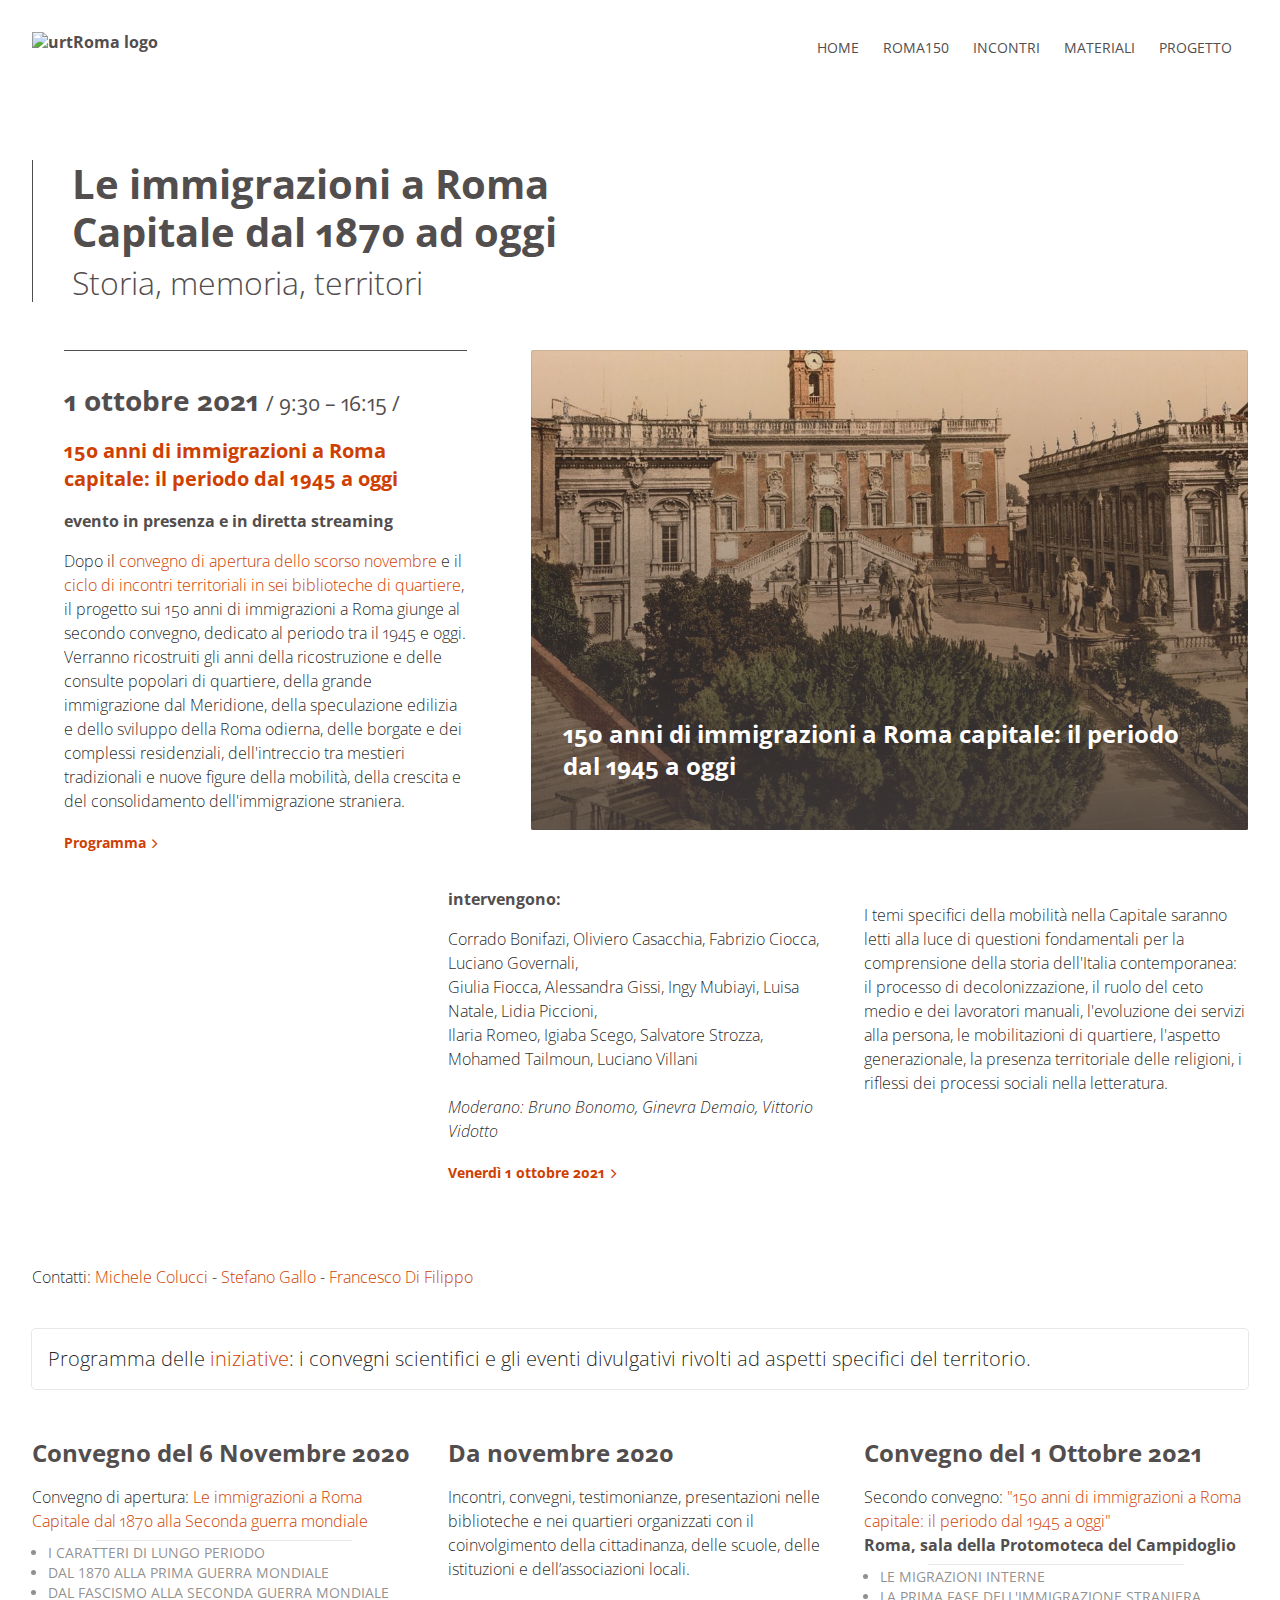
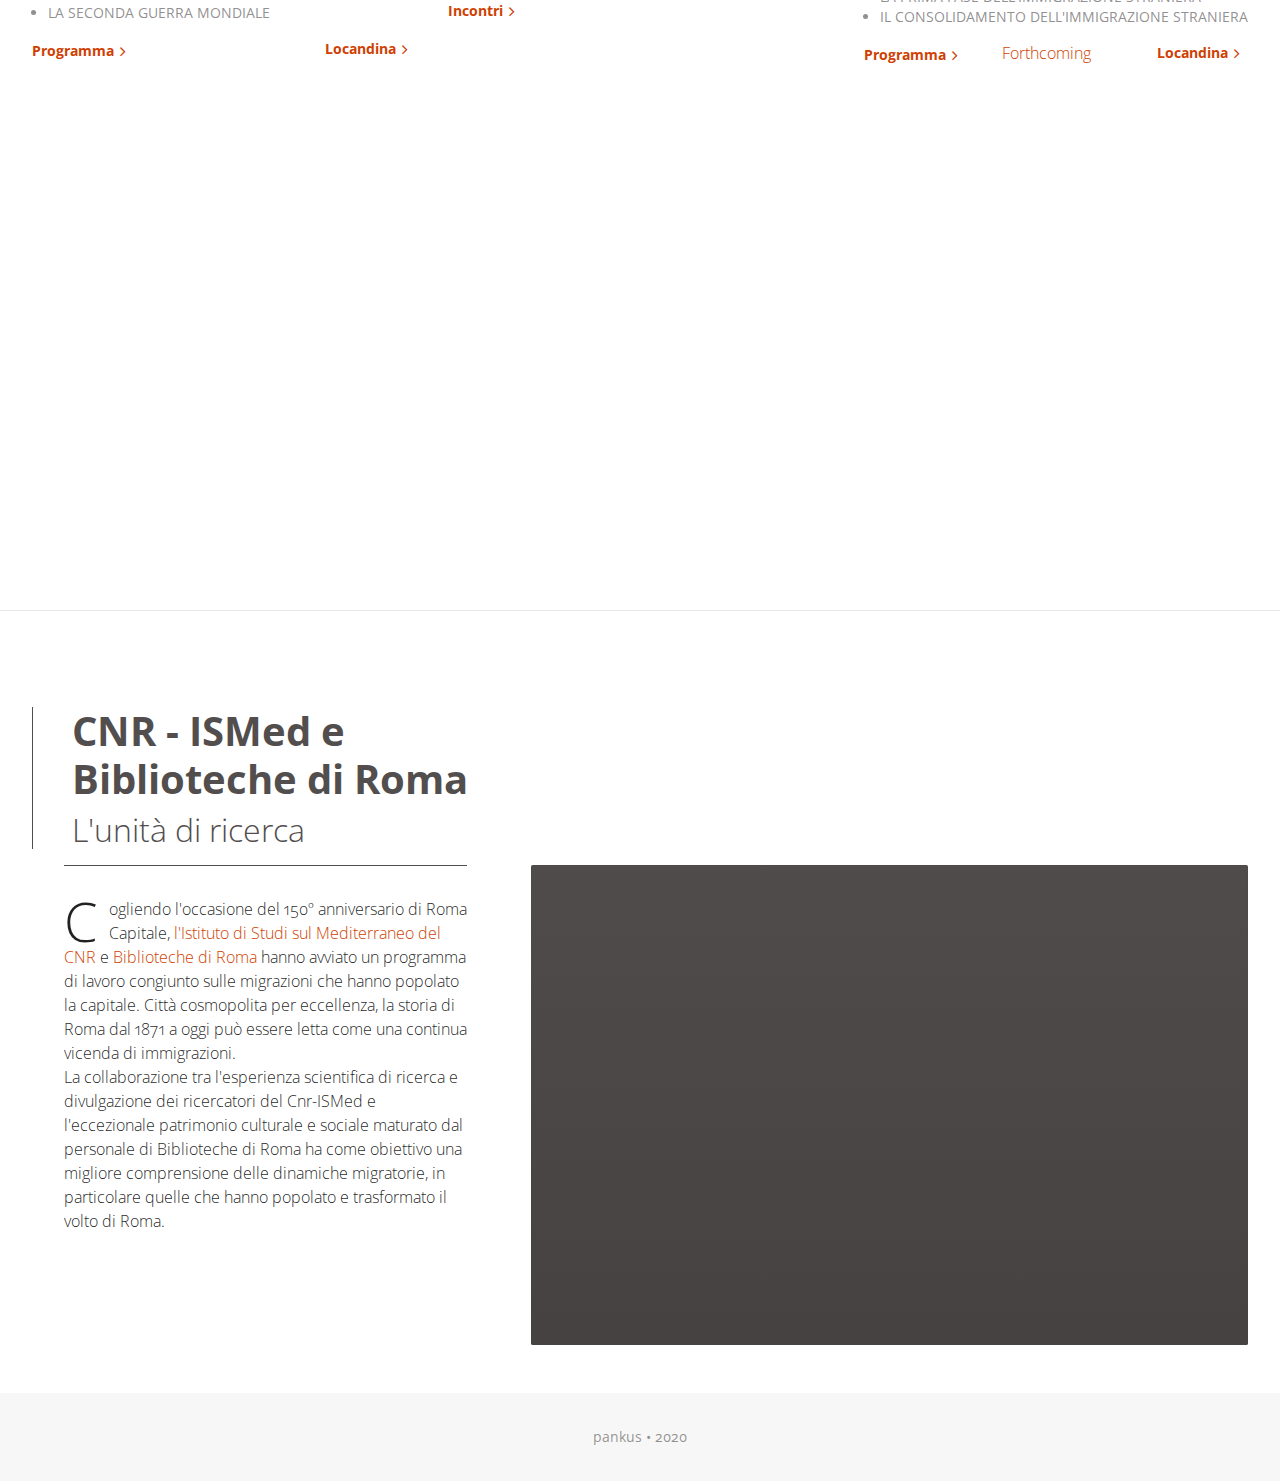
==== index.html @ 55a76a6c "convegno 1 ottobre 2021" ====
<!DOCTYPE html>
<html>
  <head>
    <meta charset="utf-8" />
    <meta http-equiv="X-UA-Compatible" content="IE=edge,chrome=1" />
    <meta content="width=device-width, initial-scale=1.0, maximum-scale=1.0, user-scalable=0" name="viewport" />
    <title>Roma2021</title>
    <meta name="description" content="Unità di Ricerca pressto Terzi dell’Istituto di Studi sul Mediterraneo (ISMed)." />
    <!-- Open Graph -->
    <meta property="og:site_name" content="Storia delle Migrazioni" />
    <meta property="og:type" content="website" />
    <meta property="og:title" content="Storia delle Migrazioni" />
    <meta property="og:url" content="#" />
    <meta property="og:description" content="Unità di Ricerca pressto Terzi dell’Istituto di Studi sul Mediterraneo (ISMed)." />
    <!--/ Open Graph -->
    <link rel="icon" type="image/png" sizes="96x96" href="img/favicon.png" />
    <link rel="icon" type="image/png" sizes="192x192" href="img/android-chrome.png" />
    <link rel="apple-touch-icon" sizes="180x180" href="img/apple-touch-icon.png" />
    <link rel="stylesheet" href="https://fonts.googleapis.com/css?family=Open+Sans:300,300i,400,400i,700,700i" />

    <link rel="stylesheet" href="https://unpkg.com/leaflet@1.6.0/dist/leaflet.css" integrity="sha512-xwE/Az9zrjBIphAcBb3F6JVqxf46+CDLwfLMHloNu6KEQCAWi6HcDUbeOfBIptF7tcCzusKFjFw2yuvEpDL9wQ==" crossorigin=""/>
    <link rel="stylesheet" href="assets/style.css">

    <!-- Global site tag (gtag.js) - Google Analytics -->
    <script async src="https://www.googletagmanager.com/gtag/js?id=G-WXBSB99Y9F"></script>
    <script>
      window.dataLayer = window.dataLayer || [];
      function gtag(){dataLayer.push(arguments);}
      gtag('js', new Date());

      gtag('config', 'G-WXBSB99Y9F');
    </script>
    <script src="https://ajax.googleapis.com/ajax/libs/jquery/3.4.1/jquery.min.js"></script>
    <script src="https://unpkg.com/leaflet@1.6.0/dist/leaflet.js" integrity="sha512-gZwIG9x3wUXg2hdXF6+rVkLF/0Vi9U8D2Ntg4Ga5I5BZpVkVxlJWbSQtXPSiUTtC0TjtGOmxa1AJPuV0CPthew==" crossorigin=""></script>
    <script src="assets/site.js"></script>
  </head>

  <body class="theme-pos">
    <div class="page">
      <!-- HEADER -->
      <header class="page__header" role="banner">
        <div class="inner">
          <div class="page__headline">
            <h1 class="page__title">
            <a href="index.html" title="Storia delle Migrazioni">
              <img src="img/logo_track.svg" alt="urtRoma logo" width="188" height="32" />
              <span>ISMed - Storia delle Migrazioni</span>
            </a>
            </h1>
          </div>
          <nav class="page__prime-nav nav" role="navigation">
            <a href="#global-menu" title="Reveal menu" class="prime-action prime-action--browse" data-global-menu><span>Browse</span></a></h2>
            <div class="menu-wrapper">
              <h2>Browse</h2>
              <button type="button" class="global-menu-dismiss" title="Close" data-global-menu><span>Dismiss</span></button>
              <ul class="global-menu" id="global-menu">
                <li class="global-menu__item">
                  <a href="index.html" title="Homepage" class="global-menu__link"><span>Home</span></a>
                </li>
                <li class="global-menu__item">
                  <a href="#roma2021" title="Roma150" class="global-menu__link scrollLink"><span>Roma150</span></a>
                </li>
                <li class="global-menu__item">
                  <a href="incontri2021.html" title="Incontri" class="global-menu__link"><span>Incontri</span></a>
                </li>
                <li class="global-menu__item">
                  <a href="materiali.html" title="Materiali" class="global-menu__link"><span>Materiali</span></a>
                </li>
                <li class="global-menu__item">
                  <a href="about.html" title="Progetto" class="global-menu__link"><span>Progetto</span></a>
                </li>
              </ul>
            </div>
          </nav>
        </div>
      </header>
      <!-- HEADER close -->

      <main class="page__body" role="main">
        <section class="inpage inpage--home">

          <header class="inpage__header">
            <div class="inner">
              <div class="inpage__headline">
                <h1 class="inpage__title">Le immigrazioni a Roma Capitale dal 1870 ad oggi
                  <strong>Storia, memoria, territori</strong></h1>
              </div>
            </div>
          </header>

          <div class="inpage__body">
            <div class="inner">

                <!-- IN EVIDENZA -->
                <div class="n-grid n-grid-2">

                  <div class="n-cell">
                    <div class="n-headline">
                      <h1>1 ottobre 2021 <small>/ 9:30 – 16:15 /</small>
                      <h3><a class="popover__subtitle">150 anni di immigrazioni a Roma capitale: il periodo dal 1945 a oggi</a></h3>
                      <h5>evento in presenza e in diretta streaming</h5>
                      <!-- <p>
                        <a class="popover__subtitle">Biblioteche di Roma</a> e 
                        <a class="popover__subtitle">CNR - Istituto di studi sul Mediterraneo</a>
                        nell'ambito del progetto “1871-2021: 150 anni di immigrazioni a Roma Capitale. Storia, memoria, territori” organizzano un nuovo appuntamento. 
                      </p> -->
                      <p>
                        Dopo il <a href="https://roma150immigrazioni.it/programma200320.html">convegno di apertura dello scorso novembre</a> e il <a href="https://roma150immigrazioni.it/incontri2021.html">ciclo di incontri territoriali in sei biblioteche di quartiere</a>, il progetto sui 150 anni di immigrazioni a Roma giunge al secondo convegno, dedicato al periodo tra il 1945 e oggi.
                        <br>Verranno ricostruiti gli anni della ricostruzione e delle consulte popolari di quartiere, della grande immigrazione dal Meridione, della speculazione edilizia e dello sviluppo della Roma odierna, delle borgate e dei complessi residenziali, dell'intreccio tra mestieri tradizionali e nuove figure della mobilità, della crescita e del consolidamento dell'immigrazione straniera.
                      </p>
                      <footer class="snippet__footer">
                        <a href="programma011021.html" title="programma" class="snippet__button-go"><span>Programma</span></a>
                        <!-- <a target="blank" href="#" title="Link diretta" class="snippet__button-go" style="float: right;"><span>Link diretta</span></a> -->
                      </footer>
                    </div>
                  </div>

                  <div class="n-cell">
                    <article class="snippet snippet--postcard">
                      <a href="programma011021.html" title="Visit page" class="snippet__contents" style="background-image: url('img/capitolium2.jpg')">
                        <figure class="snippet__media">
                          <div class="snippet__cover">
                            <img alt="Snippet thumb" width="768" height="384" src="img/capitolium2.jpg">
                          </div>
                        </figure>
                        <header class="snippet__header">
                          <div class="snippet_headline">
                            <h1 class="snippet__title">150 anni di immigrazioni a Roma capitale: il periodo dal 1945 a oggi</h1>
                            <!-- <h1 class="snippet__title">il periodo dal 1945 a oggi</h1> -->
                          </div>
                        </header>
                        <div class="snippet__body">
                          <div class="snippet__prose__blank">
                            <!-- <p>1 ottobre 2021 / Sala Protomoteca Campidoglio 
                              <strong>150 anni di immigrazioni a Roma Capitale. Storia, memoria, territori</strong>
                            </p> -->
                          </div>
                        </div>
                      </a>
                    </article>
                  </div>

                  <div class="n-cell">
                    <article class="snippet">
                      <div class="snippet__contents">
                        <header class="snippet__header">
                          <div class="snippet_headline">
                            <a target="blank" href="#" title="Video" class="snippet__contents">
                              <h5>intervengono:</h5>
                            </a>
                          </div>
                        </header>
                        <div class="snippet__body">
                          <div class="snippet__prose">
                            <p>
                              Corrado Bonifazi, Oliviero Casacchia, Fabrizio Ciocca, Luciano Governali,<br>
                              Giulia Fiocca, Alessandra Gissi, Ingy Mubiayi, Luisa Natale, Lidia Piccioni,<br>
                              Ilaria Romeo, Igiaba Scego, Salvatore Strozza, Mohamed Tailmoun, Luciano Villani<br>
                              <br><em>Moderano: Bruno Bonomo, Ginevra Demaio, Vittorio Vidotto</em>
                            </p>
                          </div>
                        </div>
                        <footer class="snippet__footer">
                          <a href="programma011021.html" title="Video" class="snippet__button-go"><span>Venerdì 1 ottobre 2021 </span></a>
                        </footer>
                      </div>
                    </article>
                  </div>

                  <div class="n-cell">
                    <article class="snippet">
                      <div class="snippet__contents">
                        <header class="snippet__header">
                          <div class="snippet_headline">
                          </div>
                        </header>
                        <div class="snippet__body">
                          <div class="snippet__prose">
                            <p>
                              I temi specifici della mobilità nella Capitale saranno letti alla luce di questioni fondamentali per la comprensione della storia dell'Italia contemporanea: il processo di decolonizzazione, il ruolo del ceto medio e dei lavoratori manuali, l'evoluzione dei servizi alla persona, le mobilitazioni di quartiere, l'aspetto generazionale, la presenza territoriale delle religioni, i riflessi dei processi sociali nella letteratura.
                            </p>
                          </div>
                        </div>
                      </div>
                    </article>
                  </div>

                </div>
                <!-- IN EVIDENZA END -->

                <!-- MAIN -->
                <!-- <div class="n-grid n-grid-1">

                  <div class="n-cell">
                    <div class="n-headline">
                      <h1>6 Novembre 2020 <br>/ 9:30 – 16:15 /</h1>
                      <h5>convegno in diretta streaming</h5>
                      <p><a class="popover__subtitle">Biblioteche di Roma</a> e <a class="popover__subtitle">CNR - Istituto di studi sul Mediterraneo</a> presentano la giornata di studi di apertura del progetto <a class="popover__subtitle">Le immigrazioni a Roma Capitale dal 1870 ad oggi. Storia, memoria, territori</a>. Il convegno si concentrerà sulle seguenti fasi: <br> 1) I caratteri di lungo periodo, <br> 2) Dal 1870 alla prima guerra mondiale, <br> 3) Dal fascismo alla seconda guerra mondiale, <br> 4) La seconda guerra mondiale.</p>
                    <footer class="snippet__footer">
                      <a href="programma200320.html" title="programma" class="snippet__button-go"><span>Programma</span></a>
                      <a href="documenti/locandina_6novembre2020.pdf" title="locandina" class="snippet__button-go" style="float: right;"><span>Locandina</span></a>
                    </footer>
                    </div>
                  </div>

                  <div class="n-cell">
                    <article class="snippet snippet--postcard">
                      <a href="programma200320.html" title="Visit page" class="snippet__contents" style="background-image: url('img/capitolium.jpg')">
                        <figure class="snippet__media">
                          <div class="snippet__cover">
                            <img alt="Snippet thumb" width="768" height="384" src="img/capitolium.jpg">
                          </div>
                        </figure>
                        <header class="snippet__header">
                          <div class="snippet_headline">
                            <h2 class="snippet__pretitle">&#8212; convegno inaugurale &#8212;</h2>
                            <h1 class="snippet__title">Le immigrazioni a Roma</h1>
                            <h1 class="snippet__title">dal 1870 alla seconda guerra mondiale</h1>
                          </div>
                        </header>
                        <div class="snippet__body">
                          <div class="snippet__prose__blank">
                            <p>Il convegno intende ripercorrere le tappe salienti della storia delle immigrazioni nella città di Roma nel periodo compreso tra il 1870 e la seconda guerra mondiale. Flussi, percorsi, politiche, storie individuali e collettive, lavori, specializzazioni, percorsi di radicamento sono intrecciati ai grandi nodi della storia contemporanea della città.</p>
                          </div>
                        </div>
                      </a>
                    </article>
                  </div>

                </div> -->
                <!-- END n-grid n-grid-1  -->

                <!-- MAIN END -->

                <!-- SubTitle -->
                <!-- <div class="inpage__headline_sub">
                  <h1 class="inpage__title">Gli appuntamenti</h1>
                  <br>
                </div> -->
                <span id="roma2021"></span>
                  <p>Contatti:
                    <a href="mailto:michele.colucci@ismed.cnr.it">Michele Colucci</a>
                     -
                    <a href="mailto:stefano.gallo@ismed.cnr.it">Stefano Gallo</a>
                     -
                    <a href="mailto:francesco.difilippo@ismed.cnr.it">Francesco Di Filippo</a><br>
                  </p>
                <br>
                <div class="callout">
                  <p>Programma delle <a href="#">iniziative</a>: i convegni scientifici
                  e gli eventi divulgativi rivolti ad aspetti specifici del territorio.</p>
                </div>
                <br><br>
                <!-- SubTitle END -->

                <div class="n-grid n-grid-3">

                  <div class="n-cell">
                    <article class="snippet">
                      <div class="snippet__contents">
                        <header class="snippet__header">
                          <div class="snippet_headline">
                            <a href="programma200320.html" title="Visit page" class="snippet__contents">
                              <h1 class="snippet__title">Convegno del 6 Novembre 2020</h1>
                            </a>
                          </div>
                        </header>
                        <div class="snippet__body">
                          <div class="snippet__prose">
                            <p>Convegno di apertura: <a class="popover__subtitle">Le immigrazioni a
                            Roma Capitale dal 1870 alla Seconda guerra mondiale</a></p>
                            <hr>
                            <ul>
                              <li class="card__subtitle"> I caratteri di lungo periodo</li>
                              <li class="card__subtitle"> Dal 1870 alla prima guerra mondiale</li>
                              <li class="card__subtitle"> Dal fascismo alla seconda guerra mondiale</li>
                              <li class="card__subtitle"> La seconda guerra mondiale</li>
                            </ul>
                          </div>
                        </div>
                        <footer class="snippet__footer">
                          <a href="programma200320.html" title="programma" class="snippet__button-go"><span>Programma</span></a>
                          <!-- <br><br> -->
                          <a href="documenti/locandina_6novembre2020.pdf" title="locandina" class="snippet__button-go" style="float: right;"><span>Locandina</span></a>
                        </footer>
                      </div>
                    </article>
                  </div>

                  <div class="n-cell">
                    <article class="snippet">
                      <div class="snippet__contents">
                        <header class="snippet__header">
                          <div class="snippet_headline">
                            <a href="incontri2021.html" title="Visit page" class="snippet__contents">
                              <h1 class="snippet__title">Da novembre 2020</h1>
                            </a>
                          </div>
                        </header>
                        <div class="snippet__body">
                          <div class="snippet__prose">
                            <p>Incontri, convegni, testimonianze, presentazioni nelle biblioteche e nei quartieri organizzati con il coinvolgimento della cittadinanza, delle scuole, delle istituzioni e dell’associazioni locali.</p>
                          </div>
                        </div>
                        <footer class="snippet__footer">
                          <a href="incontri2021.html" title="Visit page" class="snippet__button-go scrollLink"><span>Incontri</span></a>
                        </footer>
                      </div>
                    </article>
                  </div>

                  <div class="n-cell">
                    <article class="snippet">
                      <div class="snippet__contents">
                        <header class="snippet__header">
                          <div class="snippet_headline">
                            <a href="index.html#roma2021" title="Visit page" class="snippet__contents">
                              <h1 class="snippet__title">Convegno del 1 Ottobre 2021</h1>
                            </a>
                          </div>
                        </header>
                        <div class="snippet__body">
                          <div class="snippet__prose">
                            <p>Secondo convegno: <a class="popover__subtitle">"150 anni di immigrazioni a Roma capitale: 
                            il periodo dal 1945 a oggi"</a></p>
                            <b>Roma, sala della Protomoteca del Campidoglio</b>
                            <hr>
                            <ul>
                              <li class="card__subtitle"> Le migrazioni interne</li>
                              <li class="card__subtitle"> La prima fase dell'immigrazione straniera</li>
                              <li class="card__subtitle"> Il consolidamento dell'immigrazione straniera</li>
                            </ul>
                          </div>
                        </div>
                        <footer class="snippet__footer">
                          <a href="#roma2021" title="programma" class="snippet__button-go"><span>Programma</span></a>
                          <a href="#roma2021" title="" class=""><span>&nbsp;&nbsp;&nbsp;&nbsp;&nbsp;&nbsp;&nbsp; Forthcoming</span></a>
                          <a href="#roma2021" title="locandina" class="snippet__button-go" style="float: right;"><span>Locandina</span></a>
                        </footer>
                      </div>
                    </article>
                  </div>

                </div> <!-- n-grid-3 -->

                <!-- <div class="callout">
                  <p>Programma delle <a href="#">iniziative</a>: i convegni scientifici
                  e gli eventi divulgativi rivolti ad aspetti specifici del territorio.</p>
                </div> -->

            </div> <!-- inner -->
          </div> <!-- inpage__body -->

          <div class="map__box">
            <span id="eventi"></span>
            <div class="inpage__body inpage__body--map-container">
              <div id="map"></div>
            </div>
          </div>

          <div class="inpage__body">
            <div class="inner">

              <div class="inpage__headline_sub">
                <!-- <h1 class="inpage__title">L'unità di ricerca:</h1> -->
                <h1 class="inpage__title">CNR - ISMed e<br> Biblioteche di Roma
                <strong>L'unità di ricerca</strong></h1>
              </div>

              <div class="n-grid n-grid-2">
                  <div class="n-cell">
                    <div class="n-headline">
                      <p class="dropcap">
                        Cogliendo l&#39;occasione del 150º anniversario di Roma Capitale, <a class="popover__subtitle">l&#39;Istituto di Studi sul Mediterraneo del CNR</a> e <a class="popover__subtitle">Biblioteche di Roma</a> hanno avviato un programma di lavoro
                        congiunto sulle migrazioni che hanno popolato la capitale. Città cosmopolita per eccellenza, la storia di Roma dal 1871 a oggi può essere letta come una continua vicenda di immigrazioni.<br>
                        La collaborazione tra l&#39;esperienza scientifica di ricerca e divulgazione dei ricercatori del Cnr-ISMed e l&#39;eccezionale patrimonio culturale e sociale maturato dal personale di Biblioteche di Roma ha come obiettivo una migliore comprensione delle dinamiche migratorie, in particolare quelle che hanno popolato e trasformato il volto di Roma.
                      </p>
                      <!-- <h2 class="n-title" id="ricerca">CNR e Biblioteche</h2>
                      <h3>L'evoluzione di una città</h3> -->
                      <!-- <p class="dropcap">Città cosmopolita per eccellenza e mèta di spostamenti sin all'antichità, la storia di
                        Roma dal 1871 a oggi può essere letta come una continua vicenda di immigrazioni.  Già nel 1881 meno
                        della metà degli abitanti dell'Urbe era nata in città: agli immigrati dalle campagne laziali e dal
                        Centro Italia si erano aggiunti molti nuovi arrivi dal Piemonte e dal Nord Italia, mentre il Sud
                        iniziava a rappresentare un grande serbatoio di manodopera per la Capitale. Tra il 1871 e la Seconda
                        guerra mondiale, la crescita della popolazione romana è dovuta già per il 60% alle migrazioni interne.
                        Negli anni successivi i numeri aumentarono ulteriormente, con caratteristiche peculiari per ogni quartiere.
                        Oggi migrazioni interne e immigrazioni dall'estero si mischiano e si sovrappongono, trasformando la città e
                        impattando in maniera complessa sull'abitare e sul lavoro.</p> -->
                      <!-- <p class="dropcap">
                        Città cosmopolita per eccellenza, la storia di Roma dal 1871 a oggi può essere letta come una continua vicenda di immigrazioni. Già nel 1881 meno della metà degli abitanti dell'Urbe era nata in città. Tra l'unità d'Italia e la Seconda guerra mondiale, la crescita della popolazione romana è dovuta già per il 60% alle migrazioni interne. Negli anni successivi i numeri aumentarono ulteriormente, con caratteristiche peculiari per ogni quartiere. Oggi migrazioni interne e immigrazioni dall'estero si mischiano e si sovrappongono, trasformando la città e impattando in maniera complessa sull'abitare e sul lavoro.
                      </p> -->
                      <!-- <p>L'accordo tra l'Istituto di Studi sul Mediterraneo (ISMed) del CNR e il Sistema delle
                        Biblioteche e Centri Culturali di Roma ha trovato concreta attuazione nel panorama delle
                        celebrazioni per i 150 anni di Roma Capitale. In occasione della ricorrenza sono state
                        organizzate una serie di iniziative di grande rilevanza sia sul piano della ricerca
                        scientifica sia su quello della divulgazione e del conivolgimento della società civile:</p> -->
                    </div>
                  </div>
                  <div class="n-cell">
                    <article class="snippet snippet--postcard">
                      <a href="documenti/locandina_6novembre2020.pdf" title="" class="snippet__contents" style="background-image: url('img/locandina_sm.jpg')">
                        <figure class="snippet__media">
                          <div class="snippet__cover">
                            <img alt="Snippet thumb" width="768" height="384" src="img/locandina_sm.jpg" />
                          </div>
                        </figure>
                        <header class="snippet__header">
                          <div class="snippet_headline">
                            <!-- <h1 class="snippet__title">Le immigrazioni a Roma Capitale</h1> -->
                            <h1 class="snippet__title"></h1>
                          </div>
                        </header>
                        <div class="snippet__body">
                          <div class="snippet__prose__blank">
                            <!-- <p>Il CNR nelle Biblioteche del Comune di Roma. Dove ricerca, cittadinanza e territorio si incontrano.</p> -->
                            <p>
                              &nbsp;&nbsp;&nbsp;&nbsp;&nbsp;&nbsp;&nbsp;&nbsp;&nbsp;&nbsp;&nbsp;&nbsp;&nbsp;&nbsp;&nbsp;&nbsp;&nbsp;&nbsp;&nbsp;&nbsp;
                              &nbsp;&nbsp;&nbsp;&nbsp;&nbsp;&nbsp;&nbsp;&nbsp;&nbsp;&nbsp;&nbsp;&nbsp;&nbsp;&nbsp;&nbsp;&nbsp;&nbsp;&nbsp;&nbsp;&nbsp;
                              &nbsp;&nbsp;&nbsp;&nbsp;&nbsp;&nbsp;&nbsp;&nbsp;&nbsp;&nbsp;&nbsp;&nbsp;&nbsp;&nbsp;&nbsp;&nbsp;&nbsp;&nbsp;&nbsp;&nbsp;
                              &nbsp;&nbsp;&nbsp;&nbsp;&nbsp;&nbsp;&nbsp;&nbsp;&nbsp;&nbsp;&nbsp;&nbsp;&nbsp;&nbsp;&nbsp;&nbsp;&nbsp;&nbsp;&nbsp;&nbsp;
                              &nbsp;&nbsp;&nbsp;&nbsp;&nbsp;&nbsp;&nbsp;&nbsp;&nbsp;&nbsp;&nbsp;&nbsp;&nbsp;&nbsp;&nbsp;&nbsp;&nbsp;&nbsp;&nbsp;&nbsp;
                              &nbsp;&nbsp;&nbsp;&nbsp;&nbsp;&nbsp;&nbsp;&nbsp;&nbsp;&nbsp;&nbsp;&nbsp;&nbsp;&nbsp;&nbsp;&nbsp;&nbsp;&nbsp;&nbsp;&nbsp;
                              &nbsp;&nbsp;&nbsp;&nbsp;&nbsp;&nbsp;&nbsp;&nbsp;&nbsp;&nbsp;&nbsp;&nbsp;&nbsp;&nbsp;&nbsp;&nbsp;&nbsp;&nbsp;&nbsp;&nbsp;
                              &nbsp;&nbsp;&nbsp;&nbsp;&nbsp;&nbsp;&nbsp;&nbsp;&nbsp;&nbsp;&nbsp;&nbsp;&nbsp;&nbsp;&nbsp;&nbsp;&nbsp;&nbsp;&nbsp;&nbsp;
                              &nbsp;&nbsp;&nbsp;&nbsp;&nbsp;&nbsp;&nbsp;&nbsp;&nbsp;&nbsp;&nbsp;&nbsp;&nbsp;&nbsp;&nbsp;&nbsp;&nbsp;&nbsp;&nbsp;&nbsp;
                              &nbsp;&nbsp;&nbsp;&nbsp;&nbsp;&nbsp;&nbsp;&nbsp;&nbsp;&nbsp;&nbsp;&nbsp;&nbsp;&nbsp;&nbsp;&nbsp;&nbsp;&nbsp;&nbsp;&nbsp;
                              &nbsp;&nbsp;&nbsp;&nbsp;&nbsp;&nbsp;&nbsp;&nbsp;&nbsp;&nbsp;&nbsp;&nbsp;&nbsp;&nbsp;&nbsp;&nbsp;&nbsp;&nbsp;&nbsp;&nbsp;
                              &nbsp;&nbsp;&nbsp;&nbsp;&nbsp;&nbsp;&nbsp;&nbsp;&nbsp;&nbsp;&nbsp;&nbsp;&nbsp;&nbsp;&nbsp;&nbsp;&nbsp;&nbsp;&nbsp;&nbsp;
                              &nbsp;&nbsp;&nbsp;&nbsp;&nbsp;&nbsp;&nbsp;&nbsp;&nbsp;&nbsp;&nbsp;&nbsp;&nbsp;&nbsp;&nbsp;&nbsp;&nbsp;&nbsp;&nbsp;&nbsp;
                              &nbsp;&nbsp;&nbsp;&nbsp;&nbsp;&nbsp;&nbsp;&nbsp;&nbsp;&nbsp;&nbsp;&nbsp;&nbsp;&nbsp;&nbsp;&nbsp;&nbsp;&nbsp;&nbsp;&nbsp;
                              &nbsp;&nbsp;&nbsp;&nbsp;&nbsp;&nbsp;&nbsp;&nbsp;&nbsp;&nbsp;&nbsp;&nbsp;&nbsp;&nbsp;&nbsp;&nbsp;&nbsp;&nbsp;&nbsp;&nbsp;
                              &nbsp;&nbsp;&nbsp;&nbsp;&nbsp;&nbsp;&nbsp;&nbsp;&nbsp;&nbsp;&nbsp;&nbsp;&nbsp;&nbsp;&nbsp;&nbsp;&nbsp;&nbsp;&nbsp;&nbsp;
                            </p>
                          </div>
                        </div>
                      </a>
                    </article>
                  </div>
                </div> <!-- n-grid n-grid-2 -->

            </div>
          </div>

        </section>

      </main>

      <footer class="page__footer" role="contentinfo">
        <div class="inner">
          <div class="page__credits">
            <p class="credits">pankus • 2020</p>
          </div>
        </div>
      </footer>

    </div>  <!-- page -->

  </body>
</html>
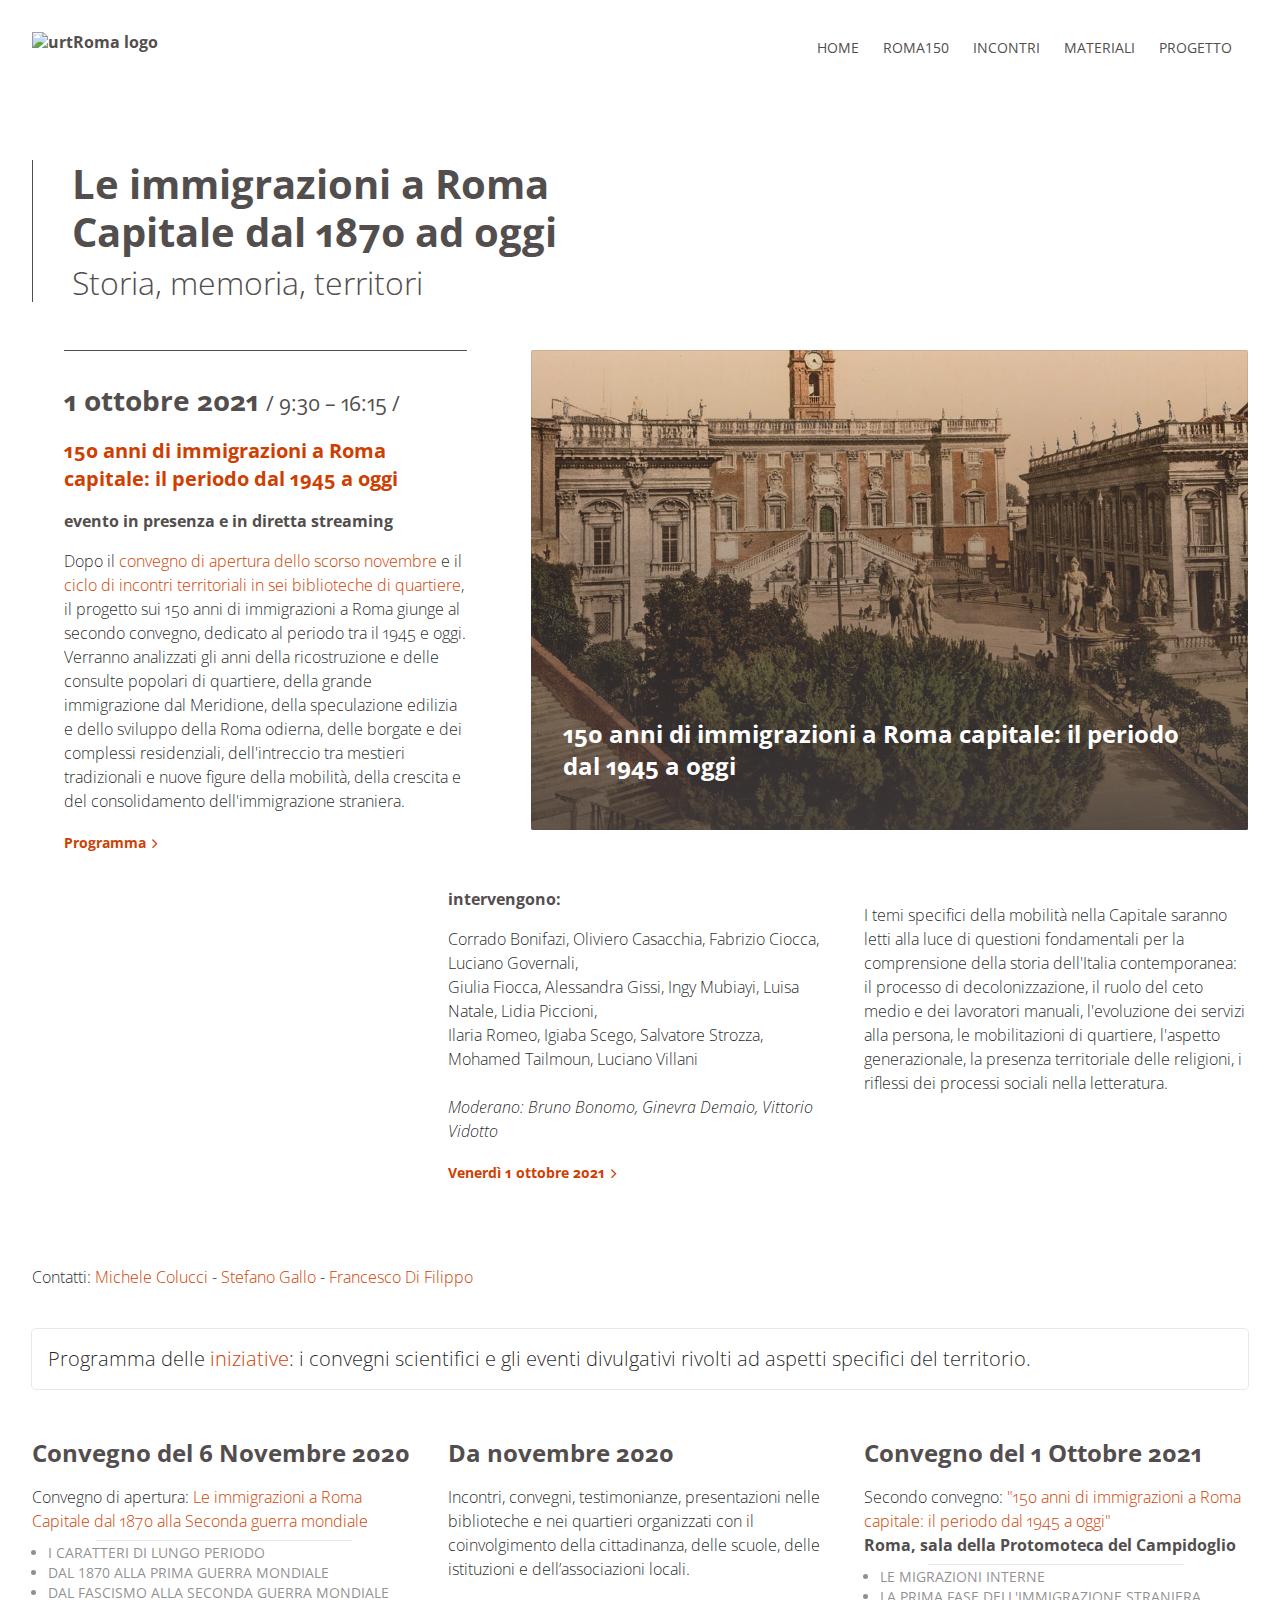
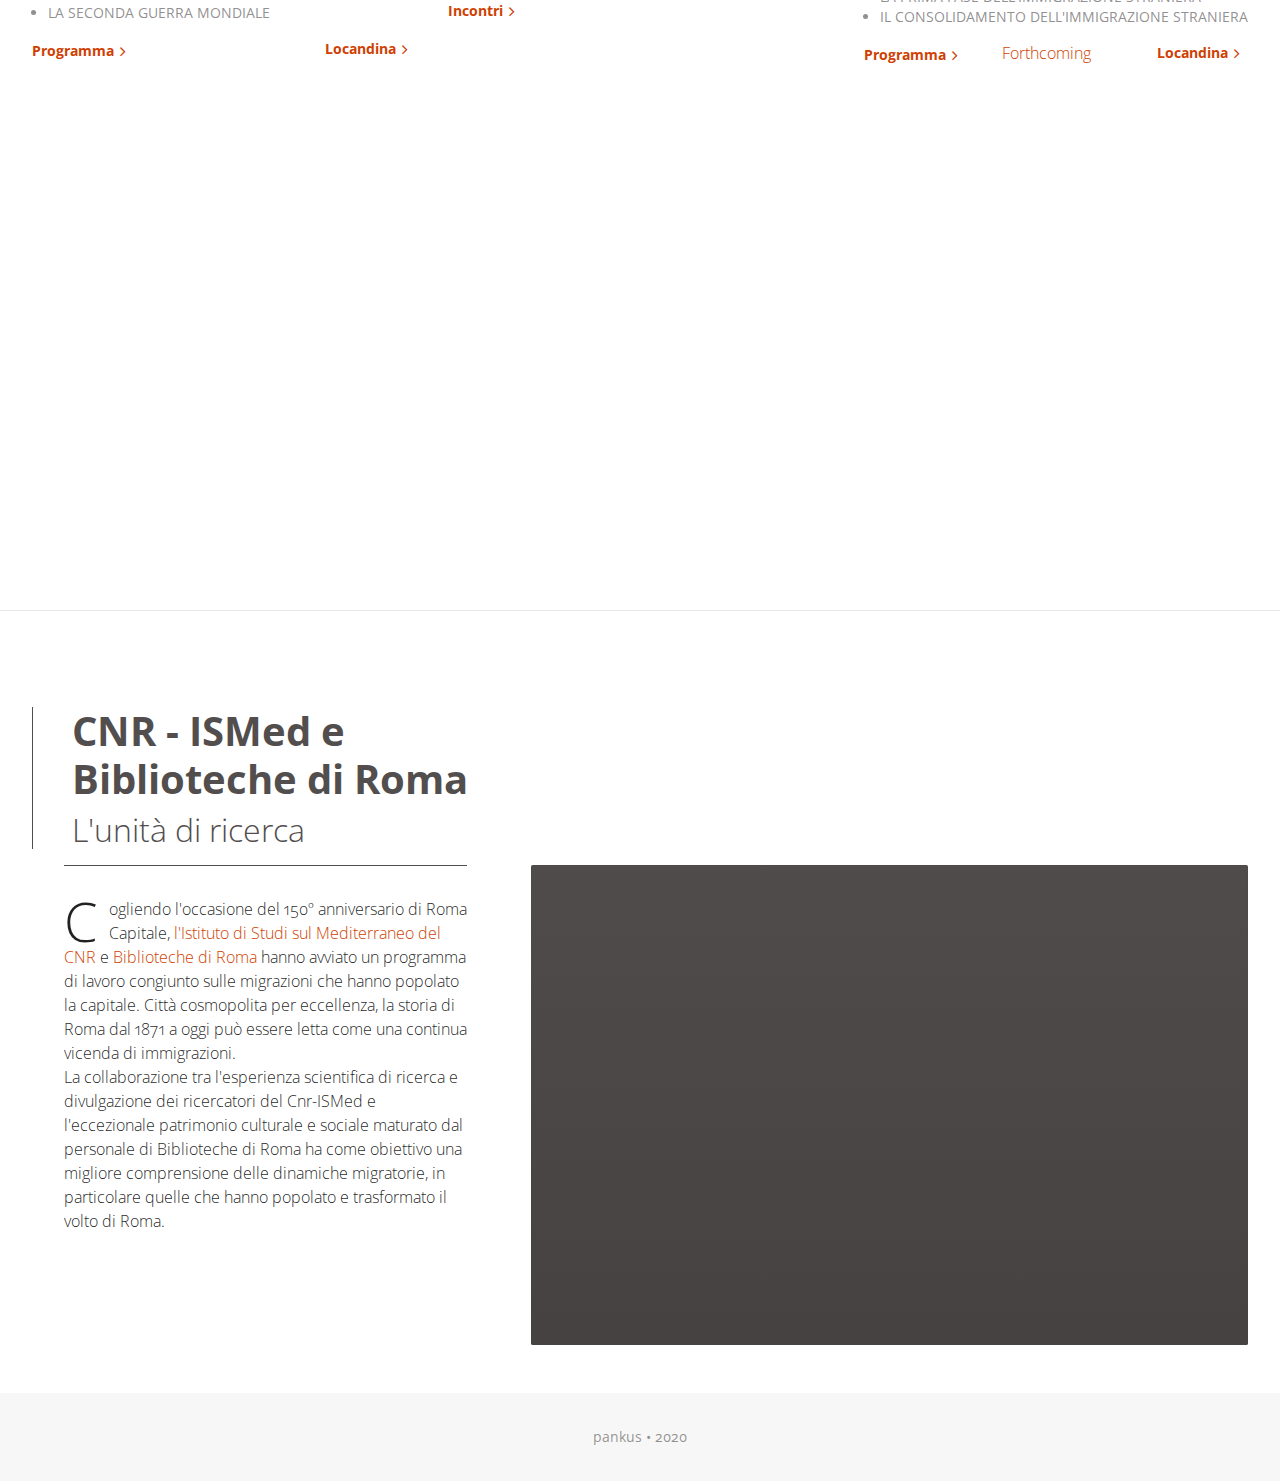
==== commit 8f75a534: "minor" ====
--- a/index.html
+++ b/index.html
@@ -106,7 +106,7 @@
                       </p> -->
                       <p>
                         Dopo il <a href="https://roma150immigrazioni.it/programma200320.html">convegno di apertura dello scorso novembre</a> e il <a href="https://roma150immigrazioni.it/incontri2021.html">ciclo di incontri territoriali in sei biblioteche di quartiere</a>, il progetto sui 150 anni di immigrazioni a Roma giunge al secondo convegno, dedicato al periodo tra il 1945 e oggi.
-                        <br>Verranno ricostruiti gli anni della ricostruzione e delle consulte popolari di quartiere, della grande immigrazione dal Meridione, della speculazione edilizia e dello sviluppo della Roma odierna, delle borgate e dei complessi residenziali, dell'intreccio tra mestieri tradizionali e nuove figure della mobilità, della crescita e del consolidamento dell'immigrazione straniera.
+                        <br>Verranno analizzati gli anni della ricostruzione e delle consulte popolari di quartiere, della grande immigrazione dal Meridione, della speculazione edilizia e dello sviluppo della Roma odierna, delle borgate e dei complessi residenziali, dell'intreccio tra mestieri tradizionali e nuove figure della mobilità, della crescita e del consolidamento dell'immigrazione straniera.
                       </p>
                       <footer class="snippet__footer">
                         <a href="programma011021.html" title="programma" class="snippet__button-go"><span>Programma</span></a>
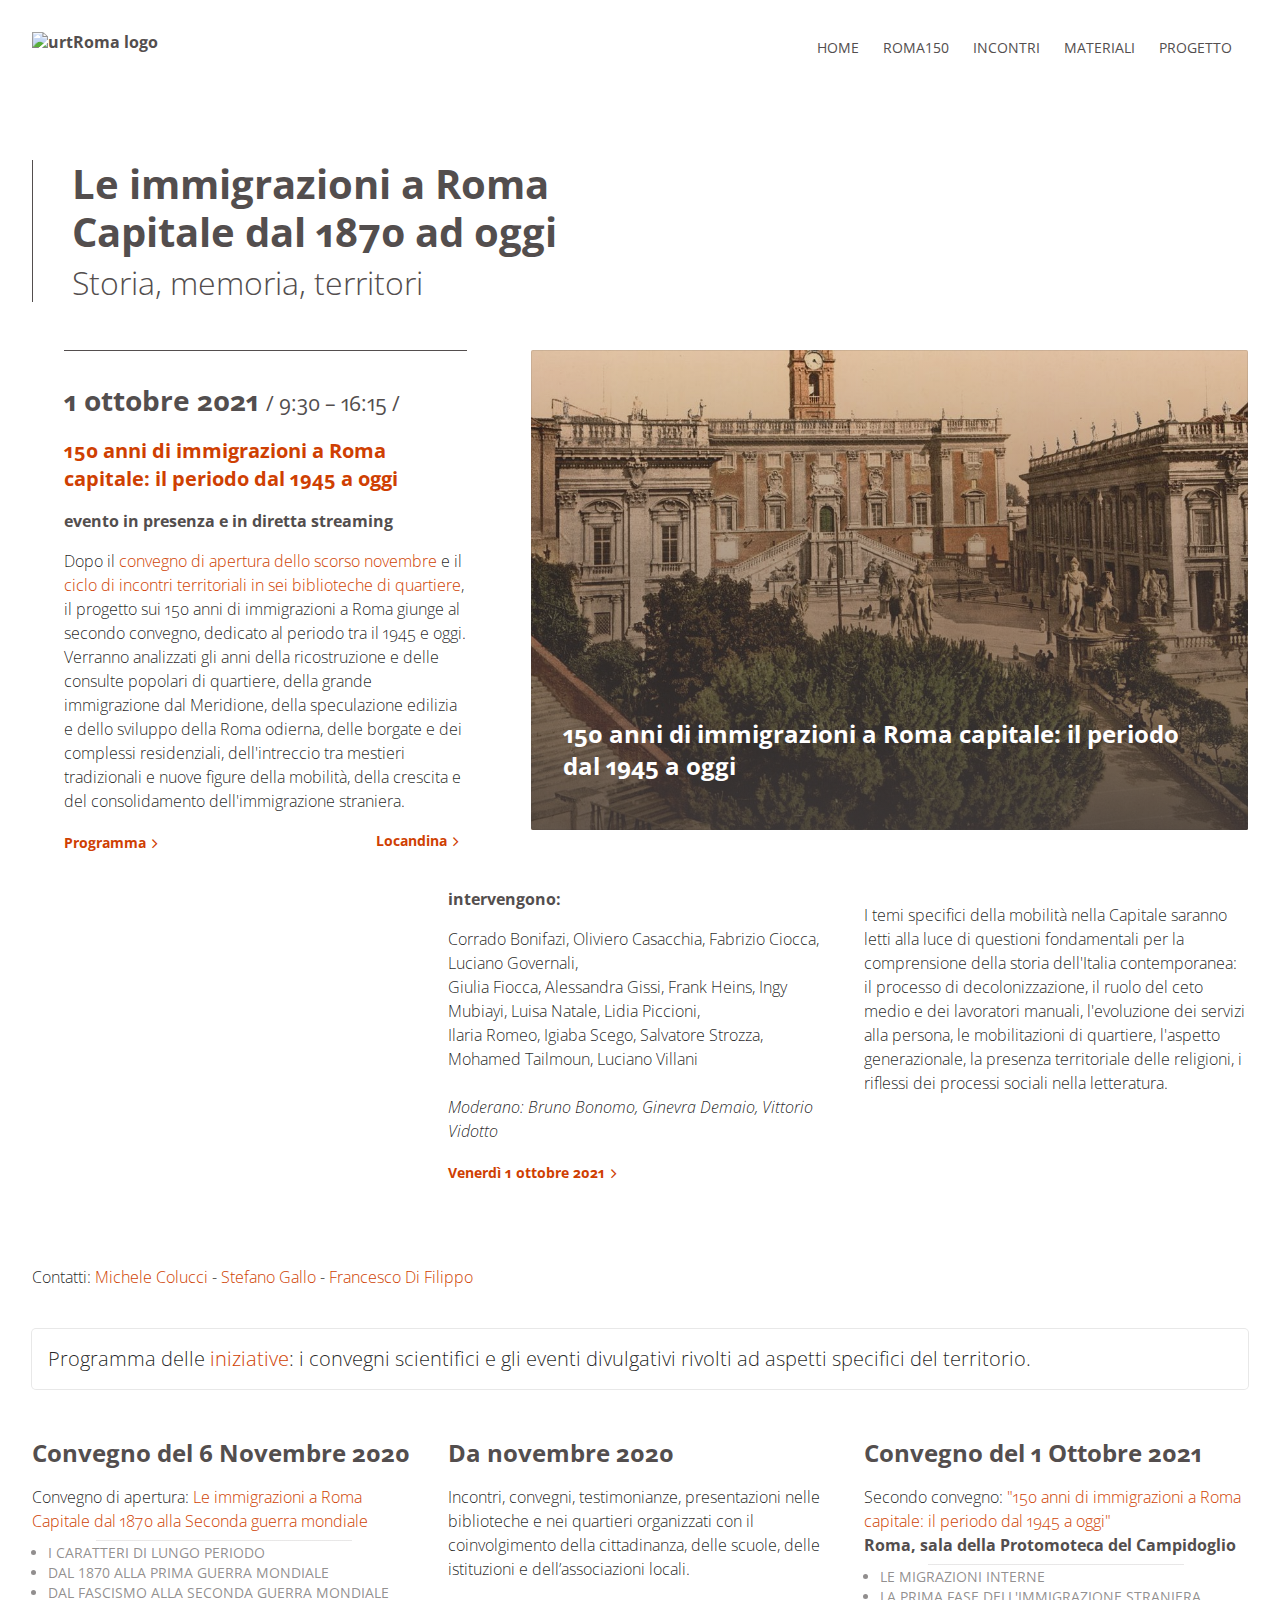
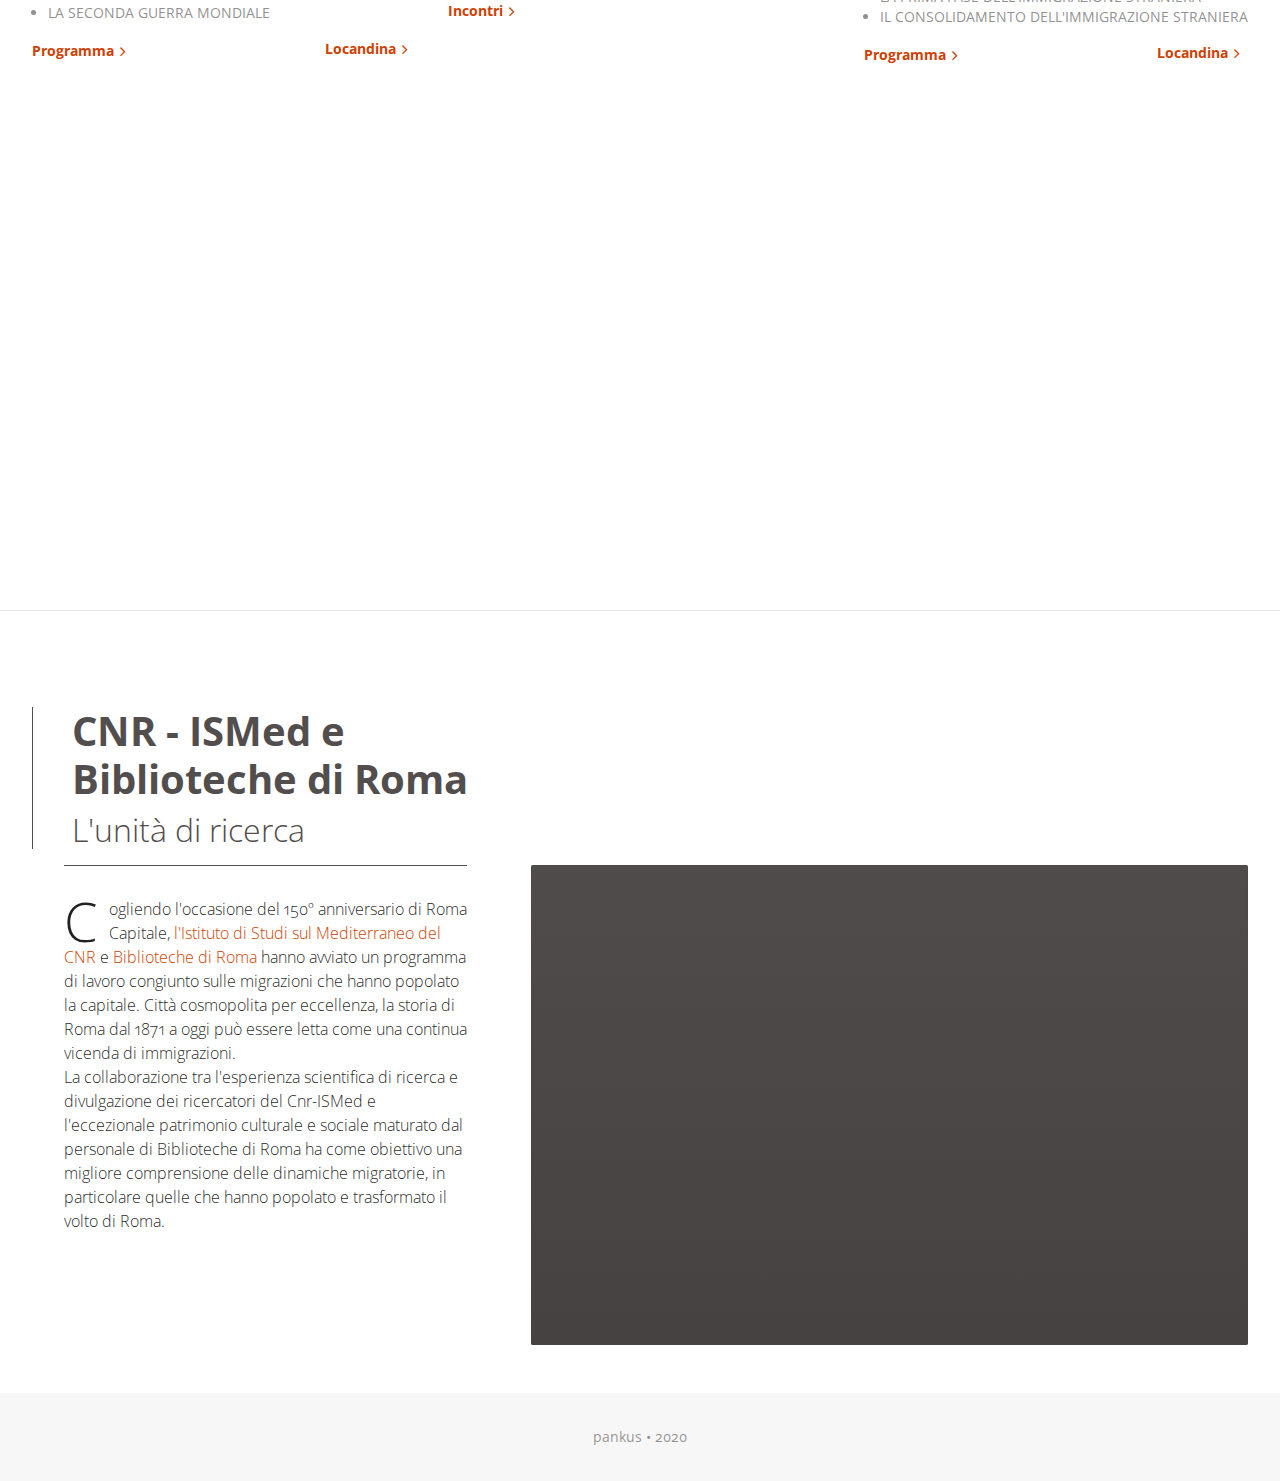
==== commit e1b197fa: "minor" ====
--- a/index.html
+++ b/index.html
@@ -110,7 +110,7 @@
                       </p>
                       <footer class="snippet__footer">
                         <a href="programma011021.html" title="programma" class="snippet__button-go"><span>Programma</span></a>
-                        <!-- <a target="blank" href="#" title="Link diretta" class="snippet__button-go" style="float: right;"><span>Link diretta</span></a> -->
+                        <a href="documenti/locandina_11ottobre2021.pdf" title="locandina" class="snippet__button-go" style="float: right;"><span>Locandina</span></a>
                       </footer>
                     </div>
                   </div>
@@ -154,7 +154,7 @@
                           <div class="snippet__prose">
                             <p>
                               Corrado Bonifazi, Oliviero Casacchia, Fabrizio Ciocca, Luciano Governali,<br>
-                              Giulia Fiocca, Alessandra Gissi, Ingy Mubiayi, Luisa Natale, Lidia Piccioni,<br>
+                              Giulia Fiocca, Alessandra Gissi, Frank Heins, Ingy Mubiayi, Luisa Natale, Lidia Piccioni,<br>
                               Ilaria Romeo, Igiaba Scego, Salvatore Strozza, Mohamed Tailmoun, Luciano Villani<br>
                               <br><em>Moderano: Bruno Bonomo, Ginevra Demaio, Vittorio Vidotto</em>
                             </p>
@@ -333,9 +333,9 @@
                           </div>
                         </div>
                         <footer class="snippet__footer">
-                          <a href="#roma2021" title="programma" class="snippet__button-go"><span>Programma</span></a>
-                          <a href="#roma2021" title="" class=""><span>&nbsp;&nbsp;&nbsp;&nbsp;&nbsp;&nbsp;&nbsp; Forthcoming</span></a>
-                          <a href="#roma2021" title="locandina" class="snippet__button-go" style="float: right;"><span>Locandina</span></a>
+                          <a href="programma011021.html" title="programma" class="snippet__button-go"><span>Programma</span></a>
+                          <!-- <a href="#roma2021" title="" class=""><span>&nbsp;&nbsp;&nbsp;&nbsp;&nbsp;&nbsp;&nbsp; Forthcoming</span></a> -->
+                          <a href="documenti/locandina_11ottobre2021.pdf" title="locandina" class="snippet__button-go" style="float: right;"><span>Locandina</span></a>
                         </footer>
                       </div>
                     </article>
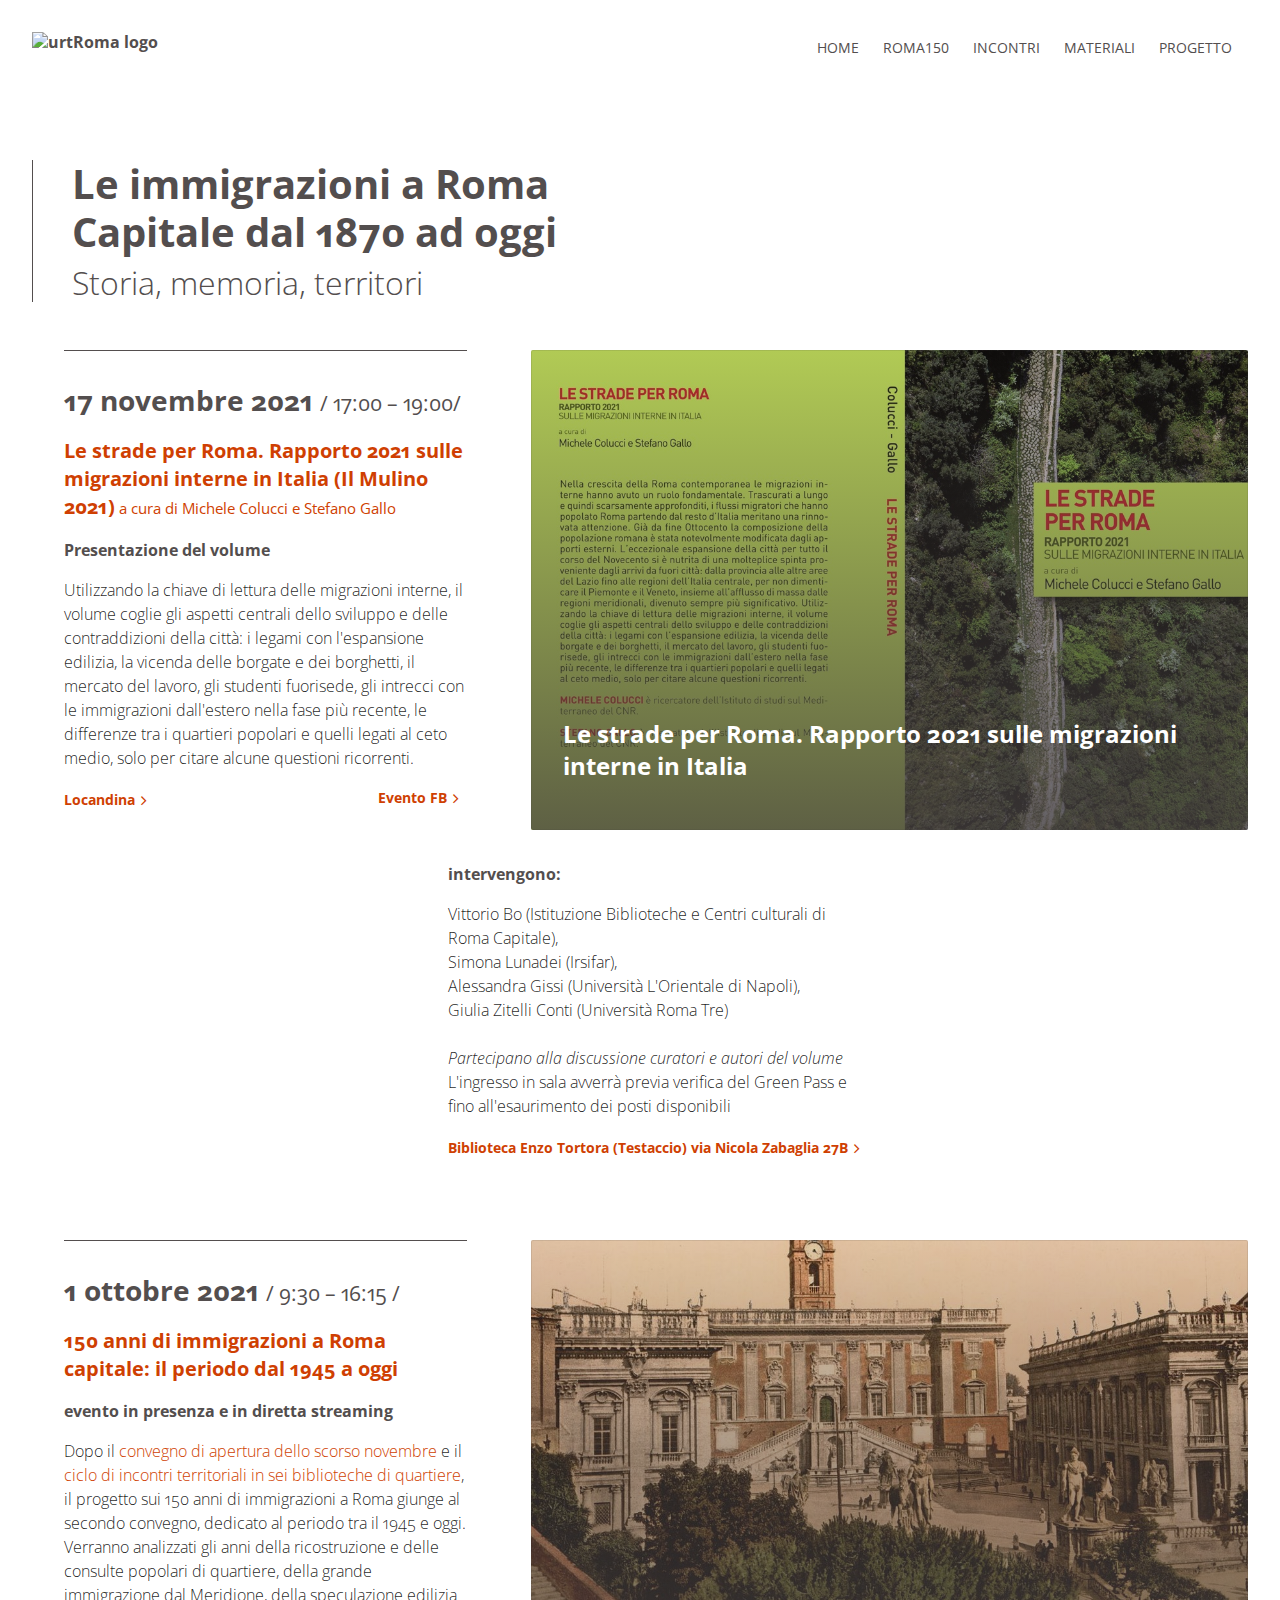
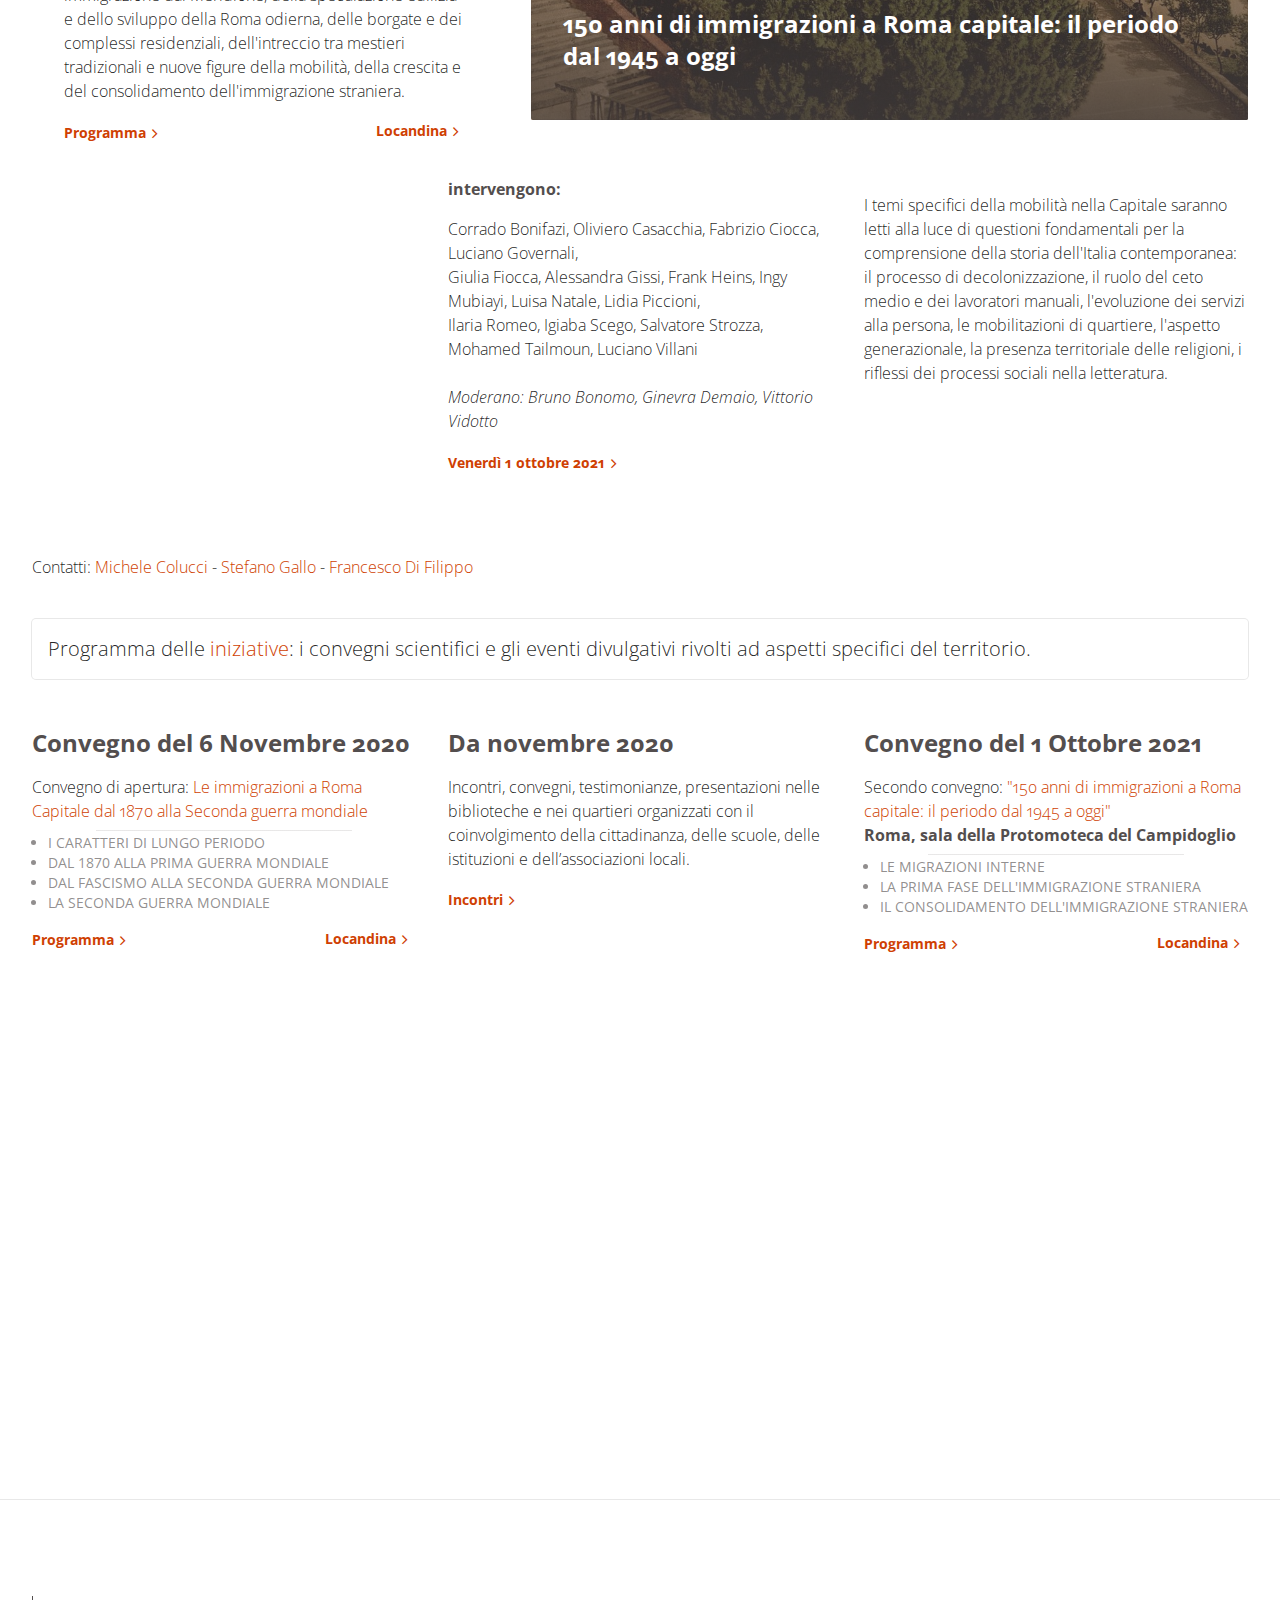
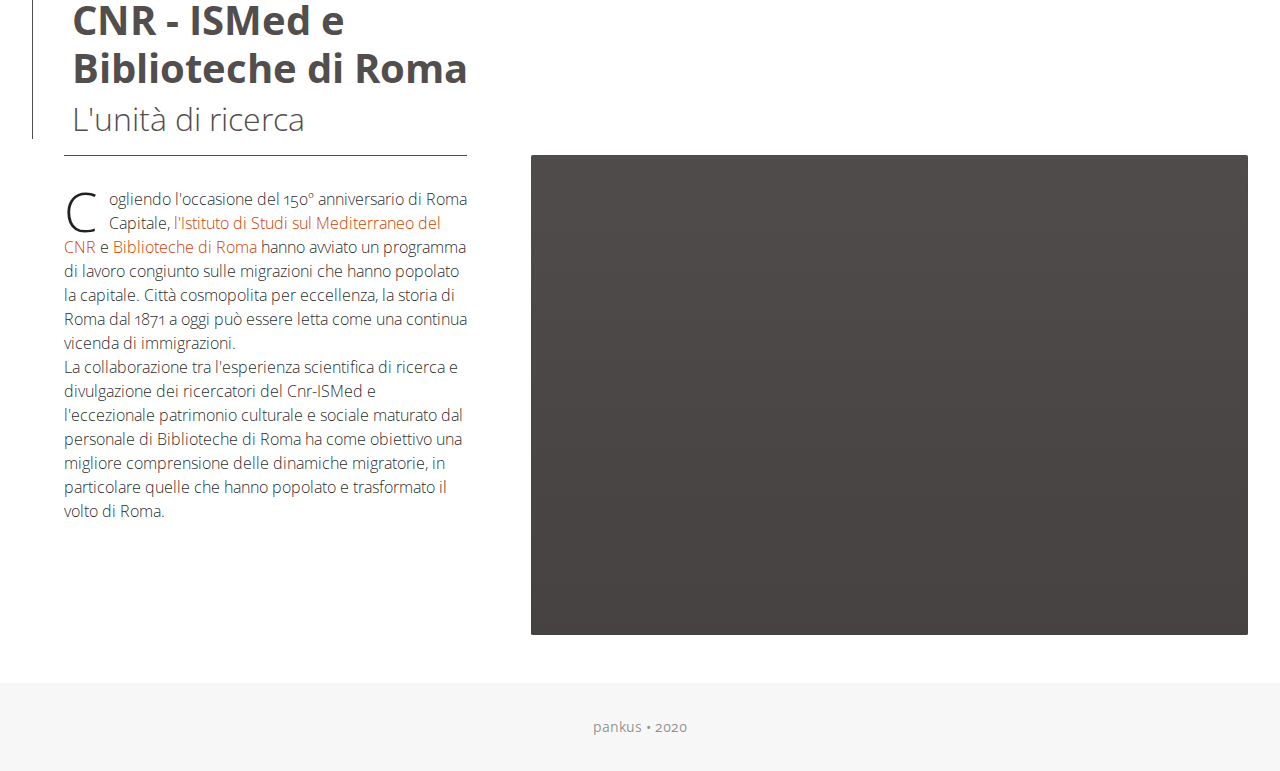
==== commit 11de5db9: "strade per roma" ====
--- a/index.html
+++ b/index.html
@@ -90,6 +90,103 @@
 
           <div class="inpage__body">
             <div class="inner">
+                <!-- IN EVIDENZA -->
+                <div class="n-grid n-grid-2">
+
+                  <div class="n-cell">
+                    <div class="n-headline">
+                      <h1>17 novembre 2021 <small>/ 17:00 – 19:00/</small>                      
+                      <h3><a class="popover__subtitle">Le strade per Roma. Rapporto 2021 sulle migrazioni interne in Italia (Il Mulino 2021)<small> a cura di Michele Colucci e Stefano Gallo</small></a></h3>
+                      <h5>Presentazione del volume</h5>
+                      <!-- <p>
+                        <a class="popover__subtitle">Biblioteche di Roma</a> e 
+                        <a class="popover__subtitle">CNR - Istituto di studi sul Mediterraneo</a>
+                        nell'ambito del progetto “1871-2021: 150 anni di immigrazioni a Roma Capitale. Storia, memoria, territori” organizzano un nuovo appuntamento. 
+                      </p> -->
+                      <p>
+                        <!--Nella crescita della Roma contemporanea le migrazioni interne hanno avuto un ruolo fondamentale. Trascurati a lungo e quindi scarsamente approfonditi, i flussi migratori che hanno popolato Roma partendo dal resto d'Italia meritano una rinnovata attenzione. Già da fine Ottocento la composizione della popolazione romana è stata notevolmente modificata dagli apporti esterni. L'eccezionale espansione della città per tutto il corso del Novecento si è nutrita di una molteplice spinta proveniente dagli arrivi da fuori città: dalla provincia alle altre aree del Lazio fino alle regioni dell'Italia centrale, per non dimenticare il Piemonte e il Veneto, insieme all'afflusso di massa dalle regioni meridionali, divenuto sempre più significativo. --> Utilizzando la chiave di lettura delle migrazioni interne, il volume coglie gli aspetti centrali dello sviluppo e delle contraddizioni della città: i legami con l'espansione edilizia, la vicenda delle borgate e dei borghetti, il mercato del lavoro, gli studenti fuorisede, gli intrecci con le immigrazioni dall'estero nella fase più recente, le differenze tra i quartieri popolari e quelli legati al ceto medio, solo per citare alcune questioni ricorrenti.
+                      </p>
+                      <footer class="snippet__footer">
+                        <a href="documenti/locandina_le_strade_per_roma_2021.jpg" title="programma" class="snippet__button-go"><span>Locandina</span></a>
+                        <a href="https://www.facebook.com/events/577872730168671?ref=newsfeed" target="_blank" title="locandina" class="snippet__button-go" style="float: right;"><span>Evento FB</span></a>
+                      </footer>
+                    </div>
+                  </div>
+
+                  <div class="n-cell">
+                    <article class="snippet snippet--postcard">
+                      <a href="programma011021.html" title="Visit page" class="snippet__contents" style="background-image: url('img/varia/strade_per_roma2021.jpg')">
+                        <figure class="snippet__media">
+                          <div class="snippet__cover">
+                            <img alt="Snippet thumb" width="768" height="384" src="img/varia/strade_per_roma2021.jpg">
+                          </div>
+                        </figure>
+                        <header class="snippet__header">
+                          <div class="snippet_headline">
+                            <h1 class="snippet__title">Le strade per Roma. Rapporto 2021 sulle migrazioni interne in Italia</h1>
+                            <!-- <h1 class="snippet__title">Rapporto 2021 sulle migrazioni interne in Italia</h1> -->
+                          </div>
+                        </header>
+                        <div class="snippet__body">
+                          <div class="snippet__prose__blank">
+                            <!-- <p>1 ottobre 2021 / Sala Protomoteca Campidoglio 
+                              <strong>150 anni di immigrazioni a Roma Capitale. Storia, memoria, territori</strong>
+                            </p> -->
+                          </div>
+                        </div>
+                      </a>
+                    </article>
+                  </div>
+
+                  <div class="n-cell">
+                    <article class="snippet">
+                      <div class="snippet__contents">
+                        <header class="snippet__header">
+                          <div class="snippet_headline">
+                            <a target="blank" href="#" title="Video" class="snippet__contents">
+                              <h5>intervengono:</h5>
+                            </a>
+                          </div>
+                        </header>
+                        <div class="snippet__body">
+                          <div class="snippet__prose">
+                            <p>
+                              Vittorio Bo (Istituzione Biblioteche e Centri culturali di Roma Capitale),<br>
+                              Simona Lunadei (Irsifar),<br>
+                              Alessandra Gissi (Università L'Orientale di Napoli),<br>
+                              Giulia Zitelli Conti (Università Roma Tre)<br>
+                              <br><em>Partecipano alla discussione curatori e autori del volume</em>
+                              <br>L'ingresso in sala avverrà previa verifica del Green Pass e fino all'esaurimento dei posti disponibili
+                            </p>
+                          </div>
+                        </div>
+                        <footer class="snippet__footer">
+                          <a href="https://goo.gl/maps/vuBSBo2vXhMPQwgXA" title="Indirizzo" class="snippet__button-go"><span>Biblioteca Enzo Tortora (Testaccio) via Nicola Zabaglia 27B </span></a>
+                        </footer>
+                      </div>
+                    </article>
+                  </div>
+
+                  <div class="n-cell">
+                    <article class="snippet">
+                      <div class="snippet__contents">
+                        <header class="snippet__header">
+                          <div class="snippet_headline">
+                          </div>
+                        </header>
+                        <div class="snippet__body">
+                          <div class="snippet__prose">
+                            <p>
+                              <!-- Nella crescita della Roma contemporanea le migrazioni interne hanno avuto un ruolo fondamentale. Trascurati a lungo e quindi scarsamente approfonditi, i flussi migratori che hanno popolato Roma partendo dal resto d'Italia meritano una rinnovata attenzione. Già da fine Ottocento la composizione della popolazione romana è stata notevolmente modificata dagli apporti esterni. L'eccezionale espansione della città per tutto il corso del Novecento si è nutrita di una molteplice spinta proveniente dagli arrivi da fuori città: dalla provincia alle altre aree del Lazio fino alle regioni dell'Italia centrale, per non dimenticare il Piemonte e il Veneto, insieme all'afflusso di massa dalle regioni meridionali, divenuto sempre più significativo. -->
+                            </p>
+                          </div>
+                        </div>
+                      </div>
+                    </article>
+                  </div>
+
+                </div>
+                <!-- IN EVIDENZA END -->
 
                 <!-- IN EVIDENZA -->
                 <div class="n-grid n-grid-2">
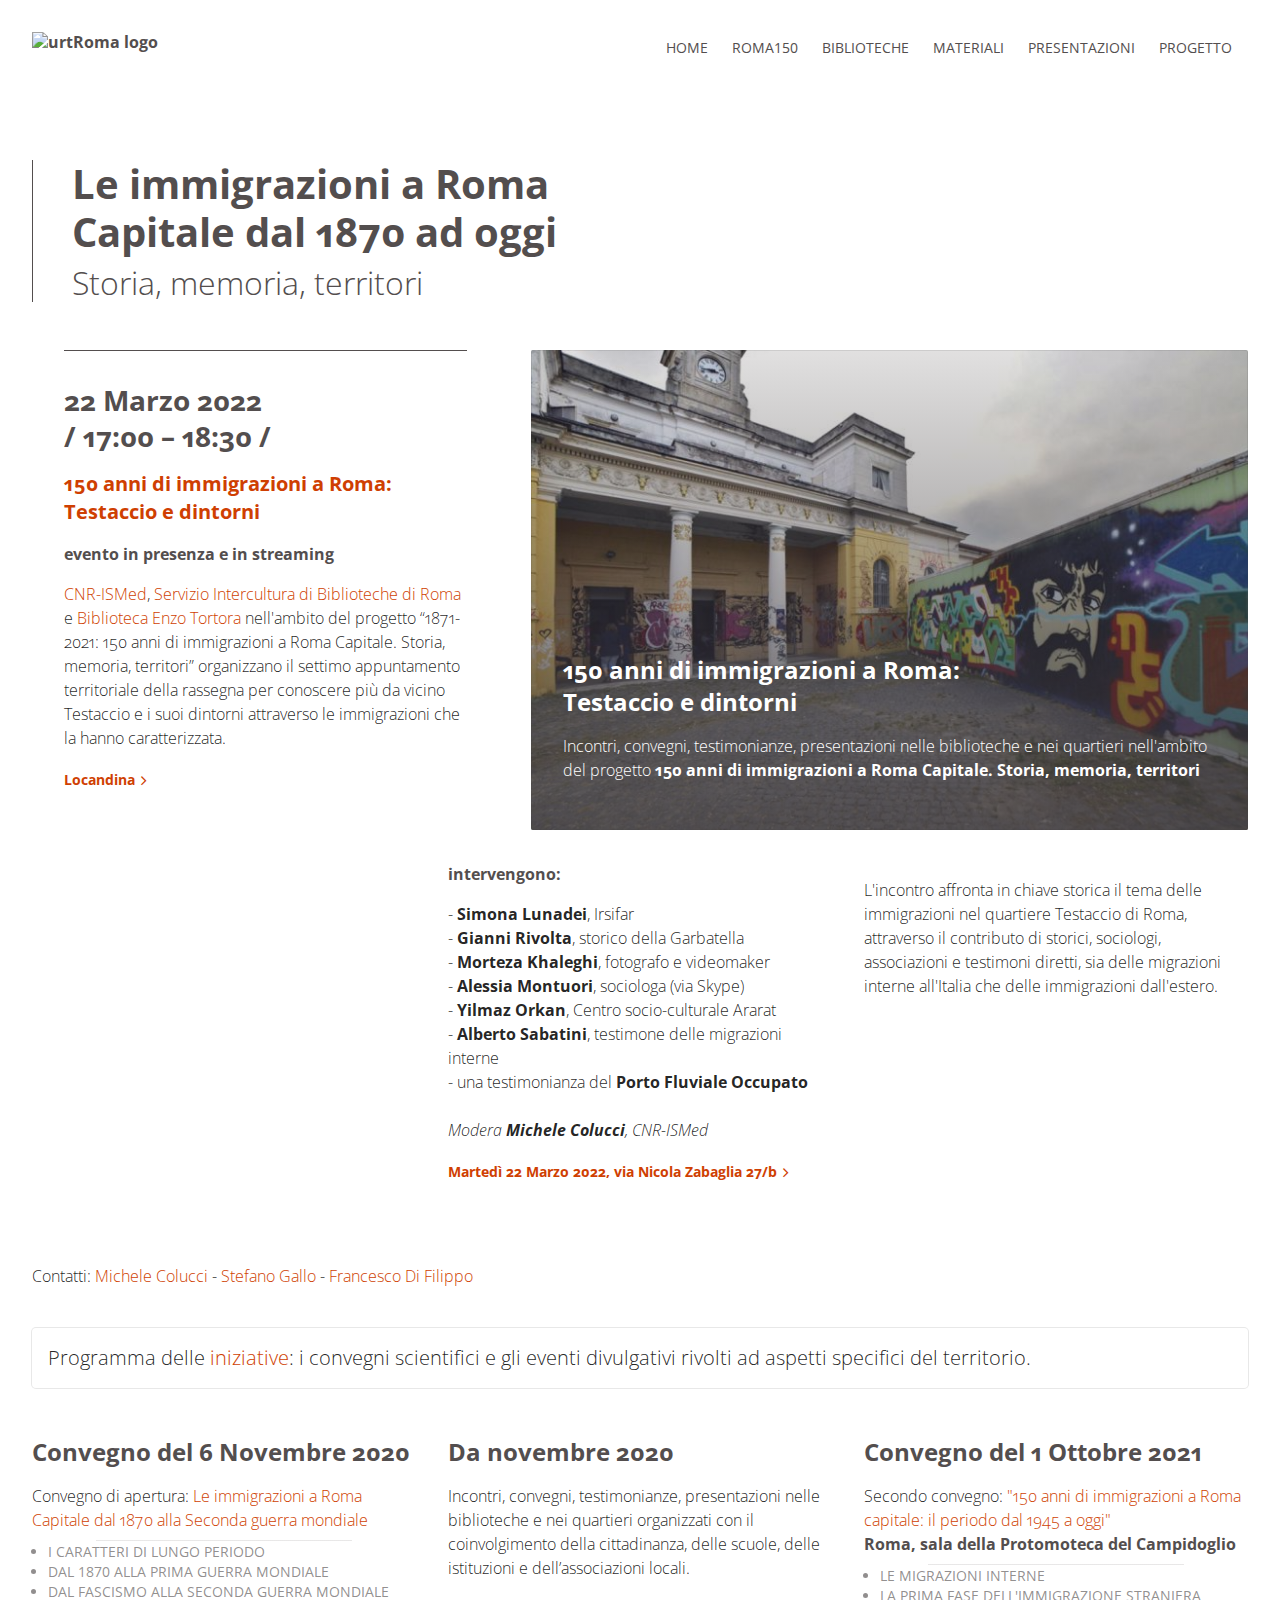
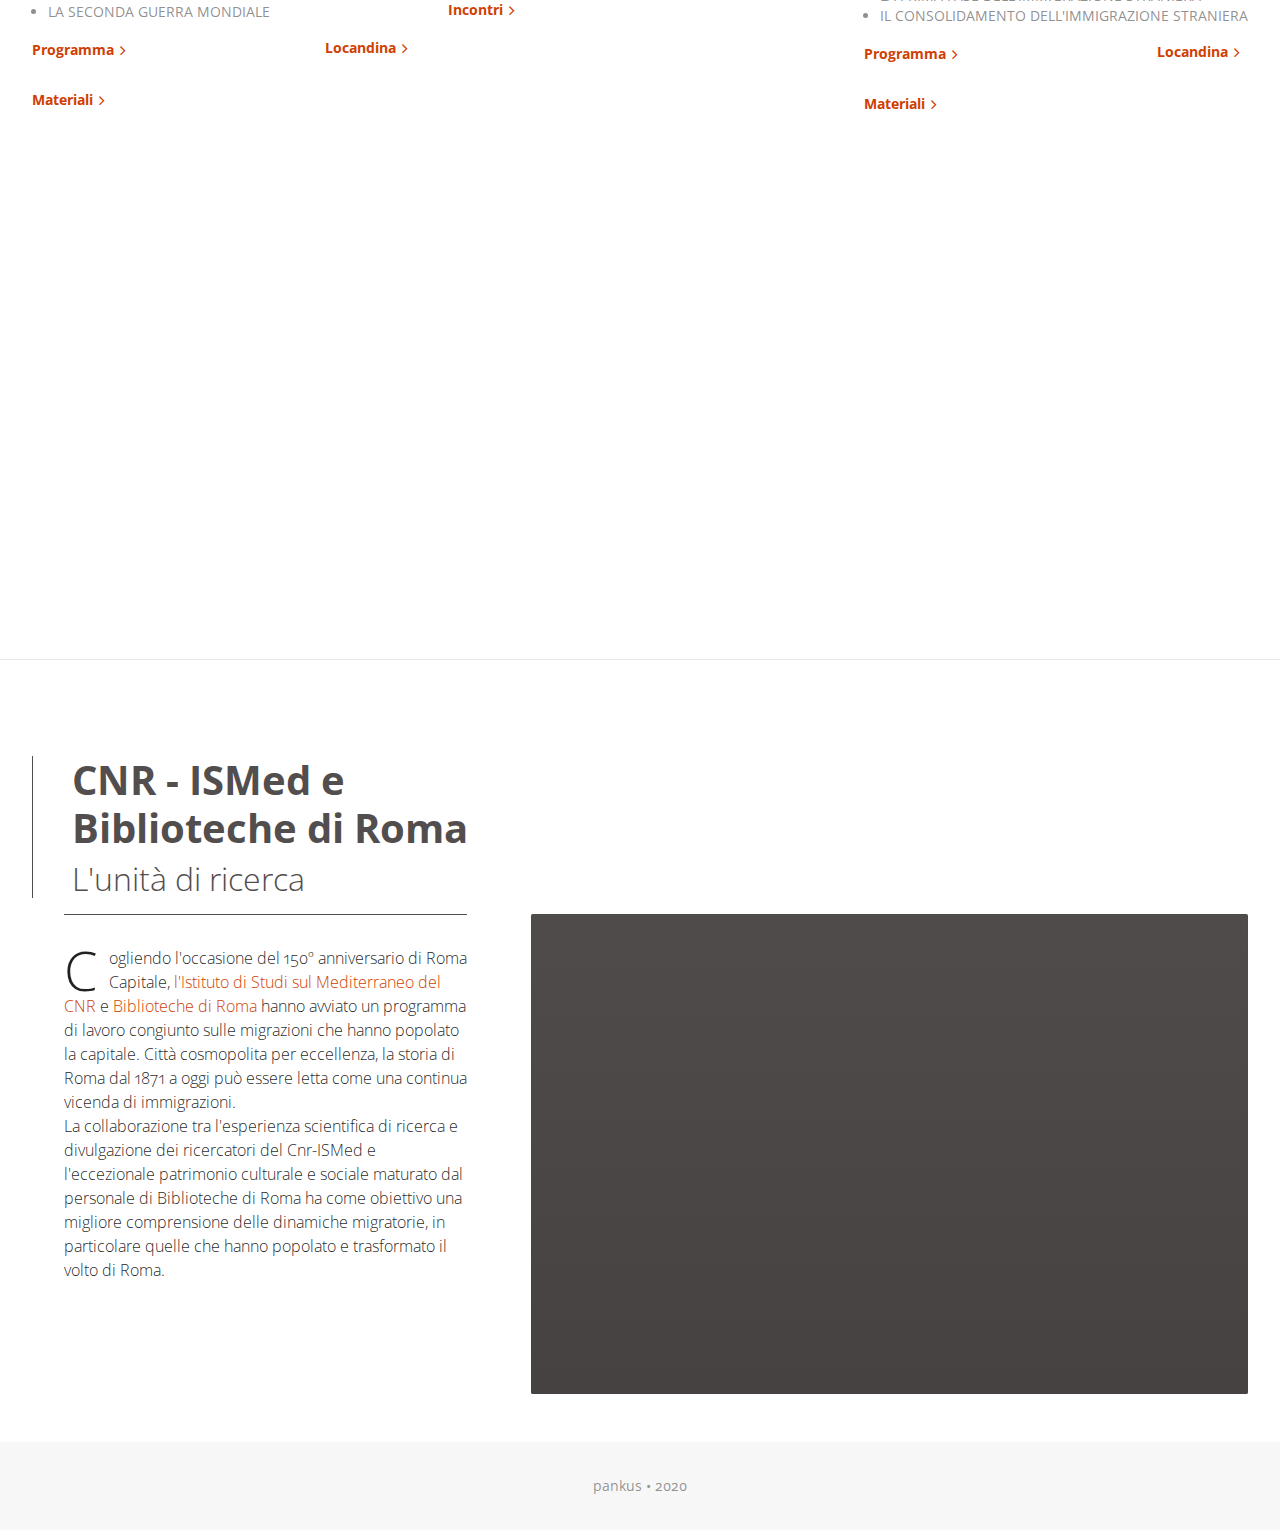
==== commit 4cb133df: "Testaccio - Enzo Tortora" ====
--- a/index.html
+++ b/index.html
@@ -5,13 +5,13 @@
     <meta http-equiv="X-UA-Compatible" content="IE=edge,chrome=1" />
     <meta content="width=device-width, initial-scale=1.0, maximum-scale=1.0, user-scalable=0" name="viewport" />
     <title>Roma2021</title>
-    <meta name="description" content="Unità di Ricerca pressto Terzi dell’Istituto di Studi sul Mediterraneo (ISMed)." />
+    <meta name="description" content="Unità di Ricerca presso Terzi dell’Istituto di Studi sul Mediterraneo (CNR - ISMed)." />
     <!-- Open Graph -->
     <meta property="og:site_name" content="Storia delle Migrazioni" />
     <meta property="og:type" content="website" />
     <meta property="og:title" content="Storia delle Migrazioni" />
     <meta property="og:url" content="#" />
-    <meta property="og:description" content="Unità di Ricerca pressto Terzi dell’Istituto di Studi sul Mediterraneo (ISMed)." />
+    <meta property="og:description" content="Unità di Ricerca presso Terzi dell’Istituto di Studi sul Mediterraneo (CNR - ISMed)." />
     <!--/ Open Graph -->
     <link rel="icon" type="image/png" sizes="96x96" href="img/favicon.png" />
     <link rel="icon" type="image/png" sizes="192x192" href="img/android-chrome.png" />
@@ -61,10 +61,13 @@
                   <a href="#roma2021" title="Roma150" class="global-menu__link scrollLink"><span>Roma150</span></a>
                 </li>
                 <li class="global-menu__item">
-                  <a href="incontri2021.html" title="Incontri" class="global-menu__link"><span>Incontri</span></a>
+                  <a href="incontri2021.html" title="Biblioteche" class="global-menu__link"><span>Biblioteche</span></a>
                 </li>
                 <li class="global-menu__item">
                   <a href="materiali.html" title="Materiali" class="global-menu__link"><span>Materiali</span></a>
+                </li>
+                <li class="global-menu__item">
+                  <a href="presentazioni.html" title="Presentazioni" class="global-menu__link"><span>Presentazioni</span></a>
                 </li>
                 <li class="global-menu__item">
                   <a href="about.html" title="Progetto" class="global-menu__link"><span>Progetto</span></a>
@@ -90,32 +93,125 @@
 
           <div class="inpage__body">
             <div class="inner">
+
+                <!-- FRONT -->
+                <div class="n-grid n-grid-2">
+
+                  <div class="n-cell">
+                    <div class="n-headline">
+                      <h1>22 Marzo 2022 <br>/ 17:00 – 18:30 /</h1>
+                      <h3><a class="popover__subtitle">150 anni di immigrazioni a Roma:<br> Testaccio e dintorni</a></h3>
+                      <h5>evento in presenza e in streaming</h5>
+                      <p>
+                        <a class="popover__subtitle">CNR-ISMed</a>, <a class="popover__subtitle">Servizio Intercultura di Biblioteche di Roma</a> e 
+                        <a class="popover__subtitle">Biblioteca Enzo Tortora</a> 
+                        nell'ambito del progetto “1871-2021: 150 anni di
+                        immigrazioni a Roma Capitale. Storia, memoria, territori” organizzano il settimo appuntamento territoriale della rassegna per conoscere più da vicino Testaccio e i suoi dintorni attraverso le immigrazioni che la hanno caratterizzata.
+                      </p>
+                      <footer class="snippet__footer">
+                        <a href="documenti/locandina_150_anni_testaccio.pdf" title="locandina" class="snippet__button-go"><span>Locandina</span></a>
+                        <!-- <a target="blank" href="https://www.facebook.com/events/2923874454598171/" title="Link diretta" class="snippet__button-go" style="float: right;"><span>Link diretta</span></a> -->
+                      </footer>
+                    </div>
+                  </div>
+
+                  <div class="n-cell">
+                    <article class="snippet snippet--postcard">
+                      <a href="https://it-it.facebook.com/romamultietnica.it/" title="Visit page" class="snippet__contents" style="background-image: url('img/incontri20/testaccio.jpg')">
+                        <figure class="snippet__media">
+                          <div class="snippet__cover">
+                            <img alt="Snippet thumb" width="768" height="384" src="img/incontri20/testaccio.jpg">
+                          </div>
+                        </figure>
+                        <header class="snippet__header">
+                          <div class="snippet_headline">
+                            <h1 class="snippet__title">150 anni di immigrazioni a Roma:</h1>
+                            <h1 class="snippet__title">Testaccio e dintorni</h1>
+                          </div>
+                        </header>
+                        <div class="snippet__body">
+                          <div class="snippet__prose__blank">
+                            <p>Incontri, convegni, testimonianze, presentazioni nelle biblioteche e nei quartieri nell'ambito del progetto 
+                              <strong>150 anni di immigrazioni a Roma Capitale. Storia, memoria, territori</strong></p>
+                          </div>
+                        </div>
+                      </a>
+                    </article>
+                  </div>
+
+                  <div class="n-cell">
+                    <article class="snippet">
+                      <div class="snippet__contents">
+                        <header class="snippet__header">
+                          <div class="snippet_headline">
+                            <a target="blank" href="#" title="Video" class="snippet__contents">
+                              <h5>intervengono:</h5>
+                            </a>
+                          </div>
+                        </header>
+                        <div class="snippet__body">
+                          <div class="snippet__prose">
+                            <p>
+                              - <b>Simona Lunadei</b>, Irsifar<br>
+                              - <b>Gianni Rivolta</b>, storico della Garbatella<br>
+                              - <b>Morteza Khaleghi</b>, fotografo e videomaker<br>
+                              - <b>Alessia Montuori</b>, sociologa (via Skype)<br>         
+                              - <b>Yilmaz Orkan</b>, Centro socio-culturale Ararat<br>             
+                              - <b>Alberto Sabatini</b>, testimone delle migrazioni interne<br>                              
+                              - una testimonianza del <b>Porto Fluviale Occupato</b><br>
+                              <br><em>Modera <b>Michele Colucci</b>, CNR-ISMed</em>
+                            </p>
+                          </div>
+                        </div>
+                        <footer class="snippet__footer">
+                          <a href="https://goo.gl/maps/Wyu5fThsMZ6nQwVz6" title="indirizzo" class="snippet__button-go"><span>Martedì 22 Marzo 2022, via Nicola Zabaglia 27/b </span></a>
+                        </footer>
+                      </div>
+                    </article>
+                  </div>
+
+                  <div class="n-cell">
+                    <article class="snippet">
+                      <div class="snippet__contents">
+                        <header class="snippet__header">
+                          <div class="snippet_headline">
+                          </div>
+                        </header>
+                        <div class="snippet__body">
+                          <div class="snippet__prose">
+                            <p>
+                              L'incontro affronta in chiave storica il tema delle immigrazioni nel quartiere Testaccio di Roma, attraverso il contributo di storici, sociologi, associazioni e testimoni diretti, sia delle migrazioni interne all'Italia che delle immigrazioni dall'estero.
+                            </p>
+                          </div>
+                        </div>
+                      </div>
+                    </article>
+                  </div>
+
+                </div>
+                <!-- FRONT END -->
+
                 <!-- IN EVIDENZA -->
-                <div class="n-grid n-grid-2">
+                <!-- <div class="n-grid n-grid-2">
 
                   <div class="n-cell">
                     <div class="n-headline">
-                      <h1>17 novembre 2021 <small>/ 17:00 – 19:00/</small>                      
+                      <h1>21 gennaio 2022 <small>/ 17:30 – 19:00/</small>                      
                       <h3><a class="popover__subtitle">Le strade per Roma. Rapporto 2021 sulle migrazioni interne in Italia (Il Mulino 2021)<small> a cura di Michele Colucci e Stefano Gallo</small></a></h3>
                       <h5>Presentazione del volume</h5>
-                      <!-- <p>
-                        <a class="popover__subtitle">Biblioteche di Roma</a> e 
-                        <a class="popover__subtitle">CNR - Istituto di studi sul Mediterraneo</a>
-                        nell'ambito del progetto “1871-2021: 150 anni di immigrazioni a Roma Capitale. Storia, memoria, territori” organizzano un nuovo appuntamento. 
-                      </p> -->
                       <p>
-                        <!--Nella crescita della Roma contemporanea le migrazioni interne hanno avuto un ruolo fondamentale. Trascurati a lungo e quindi scarsamente approfonditi, i flussi migratori che hanno popolato Roma partendo dal resto d'Italia meritano una rinnovata attenzione. Già da fine Ottocento la composizione della popolazione romana è stata notevolmente modificata dagli apporti esterni. L'eccezionale espansione della città per tutto il corso del Novecento si è nutrita di una molteplice spinta proveniente dagli arrivi da fuori città: dalla provincia alle altre aree del Lazio fino alle regioni dell'Italia centrale, per non dimenticare il Piemonte e il Veneto, insieme all'afflusso di massa dalle regioni meridionali, divenuto sempre più significativo. --> Utilizzando la chiave di lettura delle migrazioni interne, il volume coglie gli aspetti centrali dello sviluppo e delle contraddizioni della città: i legami con l'espansione edilizia, la vicenda delle borgate e dei borghetti, il mercato del lavoro, gli studenti fuorisede, gli intrecci con le immigrazioni dall'estero nella fase più recente, le differenze tra i quartieri popolari e quelli legati al ceto medio, solo per citare alcune questioni ricorrenti.
+                        Nella crescita della Roma contemporanea le migrazioni interne hanno avuto un ruolo fondamentale. Trascurati a lungo e quindi scarsamente approfonditi, i flussi migratori che hanno popolato Roma partendo dal resto d'Italia meritano una rinnovata attenzione. Già da fine Ottocento la composizione della popolazione romana è stata notevolmente modificata dagli apporti esterni. L'eccezionale espansione della città per tutto il corso del Novecento si è nutrita di una molteplice spinta proveniente dagli arrivi da fuori città: dalla provincia alle altre aree del Lazio fino alle regioni dell'Italia centrale, per non dimenticare il Piemonte e il Veneto, insieme all'afflusso di massa dalle regioni meridionali, divenuto sempre più significativo.
                       </p>
                       <footer class="snippet__footer">
-                        <a href="documenti/locandina_le_strade_per_roma_2021.jpg" title="programma" class="snippet__button-go"><span>Locandina</span></a>
-                        <a href="https://www.facebook.com/events/577872730168671?ref=newsfeed" target="_blank" title="locandina" class="snippet__button-go" style="float: right;"><span>Evento FB</span></a>
+                        <a href="documenti/locandina_22gennaio22.pdf" title="programma" class="snippet__button-go"><span>Locandina</span></a>
+                        <a href="https://www.facebook.com/events/612550243355628/" target="_blank" title="locandina" class="snippet__button-go" style="float: right;"><span>Evento FB</span></a>
                       </footer>
                     </div>
                   </div>
 
                   <div class="n-cell">
                     <article class="snippet snippet--postcard">
-                      <a href="programma011021.html" title="Visit page" class="snippet__contents" style="background-image: url('img/varia/strade_per_roma2021.jpg')">
+                      <a href="" title="Visit page" class="snippet__contents" style="background-image: url('img/varia/strade_per_roma2021.jpg')">
                         <figure class="snippet__media">
                           <div class="snippet__cover">
                             <img alt="Snippet thumb" width="768" height="384" src="img/varia/strade_per_roma2021.jpg">
@@ -124,15 +220,10 @@
                         <header class="snippet__header">
                           <div class="snippet_headline">
                             <h1 class="snippet__title">Le strade per Roma. Rapporto 2021 sulle migrazioni interne in Italia</h1>
-                            <!-- <h1 class="snippet__title">Rapporto 2021 sulle migrazioni interne in Italia</h1> -->
-                          </div>
-                        </header>
-                        <div class="snippet__body">
-                          <div class="snippet__prose__blank">
-                            <!-- <p>1 ottobre 2021 / Sala Protomoteca Campidoglio 
-                              <strong>150 anni di immigrazioni a Roma Capitale. Storia, memoria, territori</strong>
-                            </p> -->
-                          </div>
+                          </div>
+                        </header>
+                        <div class="snippet__body">
+                          <div class="snippet__prose__blank"></div>
                         </div>
                       </a>
                     </article>
@@ -151,17 +242,16 @@
                         <div class="snippet__body">
                           <div class="snippet__prose">
                             <p>
-                              Vittorio Bo (Istituzione Biblioteche e Centri culturali di Roma Capitale),<br>
-                              Simona Lunadei (Irsifar),<br>
-                              Alessandra Gissi (Università L'Orientale di Napoli),<br>
-                              Giulia Zitelli Conti (Università Roma Tre)<br>
+                              <a class="popover__subtitle">Marco De Nicolò</a>,<br>
+                              <a class="popover__subtitle">Grazia Pagnotta</a>,<br>
+                              <a class="popover__subtitle">Walter Tocci</a>,<br>
+                              coordina <a class="popover__subtitle">Gregorio Sorgonà</a><br>
                               <br><em>Partecipano alla discussione curatori e autori del volume</em>
-                              <br>L'ingresso in sala avverrà previa verifica del Green Pass e fino all'esaurimento dei posti disponibili
                             </p>
                           </div>
                         </div>
                         <footer class="snippet__footer">
-                          <a href="https://goo.gl/maps/vuBSBo2vXhMPQwgXA" title="Indirizzo" class="snippet__button-go"><span>Biblioteca Enzo Tortora (Testaccio) via Nicola Zabaglia 27B </span></a>
+                          <a href="https://www.facebook.com/events/612550243355628/" target="_blank" title="evento" class="snippet__button-go"><span>Evento in diretta streaming organizzato dalla Fondazione Gramsci </span></a>
                         </footer>
                       </div>
                     </article>
@@ -177,7 +267,7 @@
                         <div class="snippet__body">
                           <div class="snippet__prose">
                             <p>
-                              <!-- Nella crescita della Roma contemporanea le migrazioni interne hanno avuto un ruolo fondamentale. Trascurati a lungo e quindi scarsamente approfonditi, i flussi migratori che hanno popolato Roma partendo dal resto d'Italia meritano una rinnovata attenzione. Già da fine Ottocento la composizione della popolazione romana è stata notevolmente modificata dagli apporti esterni. L'eccezionale espansione della città per tutto il corso del Novecento si è nutrita di una molteplice spinta proveniente dagli arrivi da fuori città: dalla provincia alle altre aree del Lazio fino alle regioni dell'Italia centrale, per non dimenticare il Piemonte e il Veneto, insieme all'afflusso di massa dalle regioni meridionali, divenuto sempre più significativo. -->
+                              Utilizzando la chiave di lettura delle migrazioni interne, il volume coglie gli aspetti centrali dello sviluppo e delle contraddizioni della città: i legami con l'espansione edilizia, la vicenda delle borgate e dei borghetti, il mercato del lavoro, gli studenti fuorisede, gli intrecci con le immigrazioni dall'estero nella fase più recente, le differenze tra i quartieri popolari e quelli legati al ceto medio, solo per citare alcune questioni ricorrenti.
                             </p>
                           </div>
                         </div>
@@ -185,22 +275,17 @@
                     </article>
                   </div>
 
-                </div>
+                </div> -->
                 <!-- IN EVIDENZA END -->
 
                 <!-- IN EVIDENZA -->
-                <div class="n-grid n-grid-2">
+                <!-- <div class="n-grid n-grid-2">
 
                   <div class="n-cell">
                     <div class="n-headline">
                       <h1>1 ottobre 2021 <small>/ 9:30 – 16:15 /</small>
                       <h3><a class="popover__subtitle">150 anni di immigrazioni a Roma capitale: il periodo dal 1945 a oggi</a></h3>
                       <h5>evento in presenza e in diretta streaming</h5>
-                      <!-- <p>
-                        <a class="popover__subtitle">Biblioteche di Roma</a> e 
-                        <a class="popover__subtitle">CNR - Istituto di studi sul Mediterraneo</a>
-                        nell'ambito del progetto “1871-2021: 150 anni di immigrazioni a Roma Capitale. Storia, memoria, territori” organizzano un nuovo appuntamento. 
-                      </p> -->
                       <p>
                         Dopo il <a href="https://roma150immigrazioni.it/programma200320.html">convegno di apertura dello scorso novembre</a> e il <a href="https://roma150immigrazioni.it/incontri2021.html">ciclo di incontri territoriali in sei biblioteche di quartiere</a>, il progetto sui 150 anni di immigrazioni a Roma giunge al secondo convegno, dedicato al periodo tra il 1945 e oggi.
                         <br>Verranno analizzati gli anni della ricostruzione e delle consulte popolari di quartiere, della grande immigrazione dal Meridione, della speculazione edilizia e dello sviluppo della Roma odierna, delle borgate e dei complessi residenziali, dell'intreccio tra mestieri tradizionali e nuove figure della mobilità, della crescita e del consolidamento dell'immigrazione straniera.
@@ -223,14 +308,10 @@
                         <header class="snippet__header">
                           <div class="snippet_headline">
                             <h1 class="snippet__title">150 anni di immigrazioni a Roma capitale: il periodo dal 1945 a oggi</h1>
-                            <!-- <h1 class="snippet__title">il periodo dal 1945 a oggi</h1> -->
                           </div>
                         </header>
                         <div class="snippet__body">
                           <div class="snippet__prose__blank">
-                            <!-- <p>1 ottobre 2021 / Sala Protomoteca Campidoglio 
-                              <strong>150 anni di immigrazioni a Roma Capitale. Storia, memoria, territori</strong>
-                            </p> -->
                           </div>
                         </div>
                       </a>
@@ -282,7 +363,7 @@
                     </article>
                   </div>
 
-                </div>
+                </div> -->
                 <!-- IN EVIDENZA END -->
 
                 <!-- MAIN -->
@@ -357,7 +438,7 @@
                       <div class="snippet__contents">
                         <header class="snippet__header">
                           <div class="snippet_headline">
-                            <a href="programma200320.html" title="Visit page" class="snippet__contents">
+                            <a href="materiali.html#convegno_6nov" title="Visit page" class="snippet__contents">
                               <h1 class="snippet__title">Convegno del 6 Novembre 2020</h1>
                             </a>
                           </div>
@@ -380,6 +461,10 @@
                           <!-- <br><br> -->
                           <a href="documenti/locandina_6novembre2020.pdf" title="locandina" class="snippet__button-go" style="float: right;"><span>Locandina</span></a>
                         </footer>
+                        </br>
+                        <footer class="snippet__footer">
+                          <a href="materiali.html#convegno_6nov" title="materiali" class="snippet__button-go"><span>Materiali</span></a>
+                        </footer>
                       </div>
                     </article>
                   </div>
@@ -411,7 +496,7 @@
                       <div class="snippet__contents">
                         <header class="snippet__header">
                           <div class="snippet_headline">
-                            <a href="index.html#roma2021" title="Visit page" class="snippet__contents">
+                            <a href="materiali.html#convegno_1ott" title="Visit page" class="snippet__contents">
                               <h1 class="snippet__title">Convegno del 1 Ottobre 2021</h1>
                             </a>
                           </div>
@@ -433,6 +518,10 @@
                           <a href="programma011021.html" title="programma" class="snippet__button-go"><span>Programma</span></a>
                           <!-- <a href="#roma2021" title="" class=""><span>&nbsp;&nbsp;&nbsp;&nbsp;&nbsp;&nbsp;&nbsp; Forthcoming</span></a> -->
                           <a href="documenti/locandina_11ottobre2021.pdf" title="locandina" class="snippet__button-go" style="float: right;"><span>Locandina</span></a>
+                        </footer>
+                        </br>
+                        <footer class="snippet__footer">
+                          <a href="materiali.html#convegno_1ott" title="materiali" class="snippet__button-go"><span>Materiali</span></a>
                         </footer>
                       </div>
                     </article>
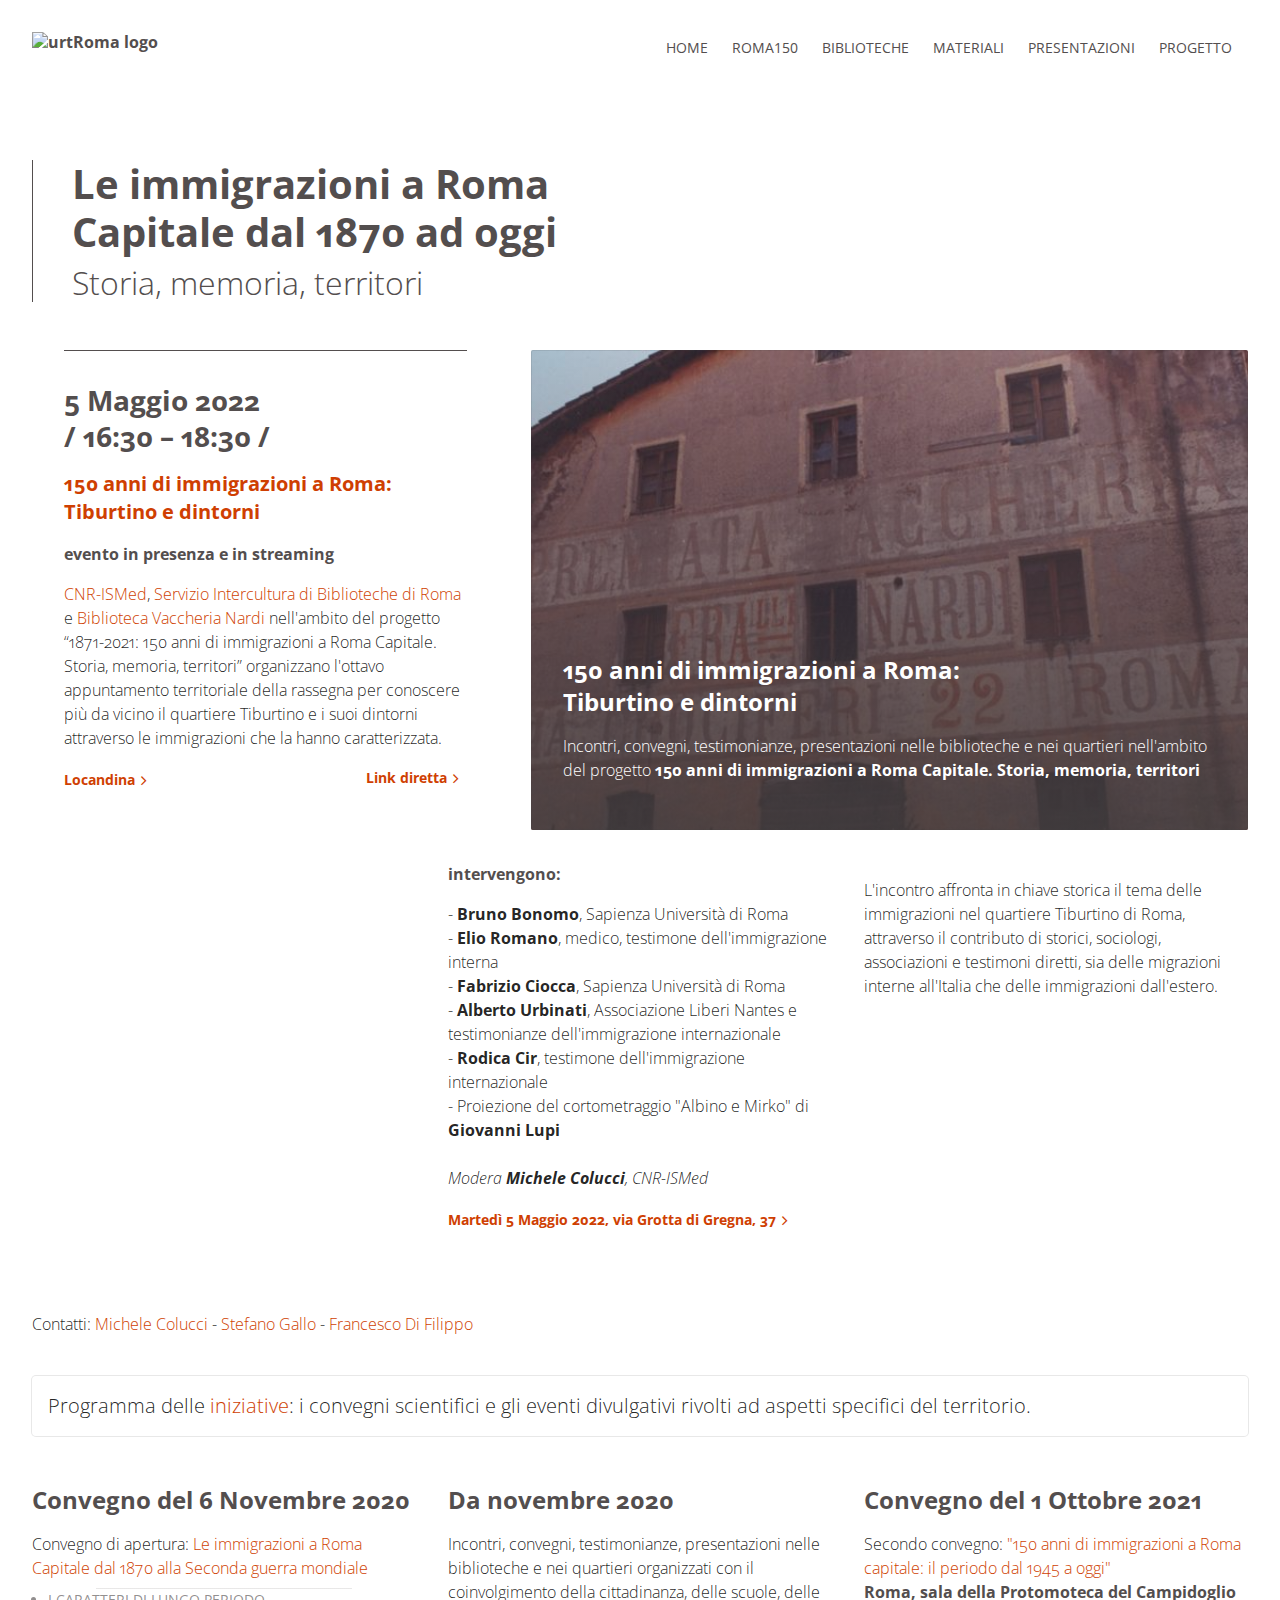
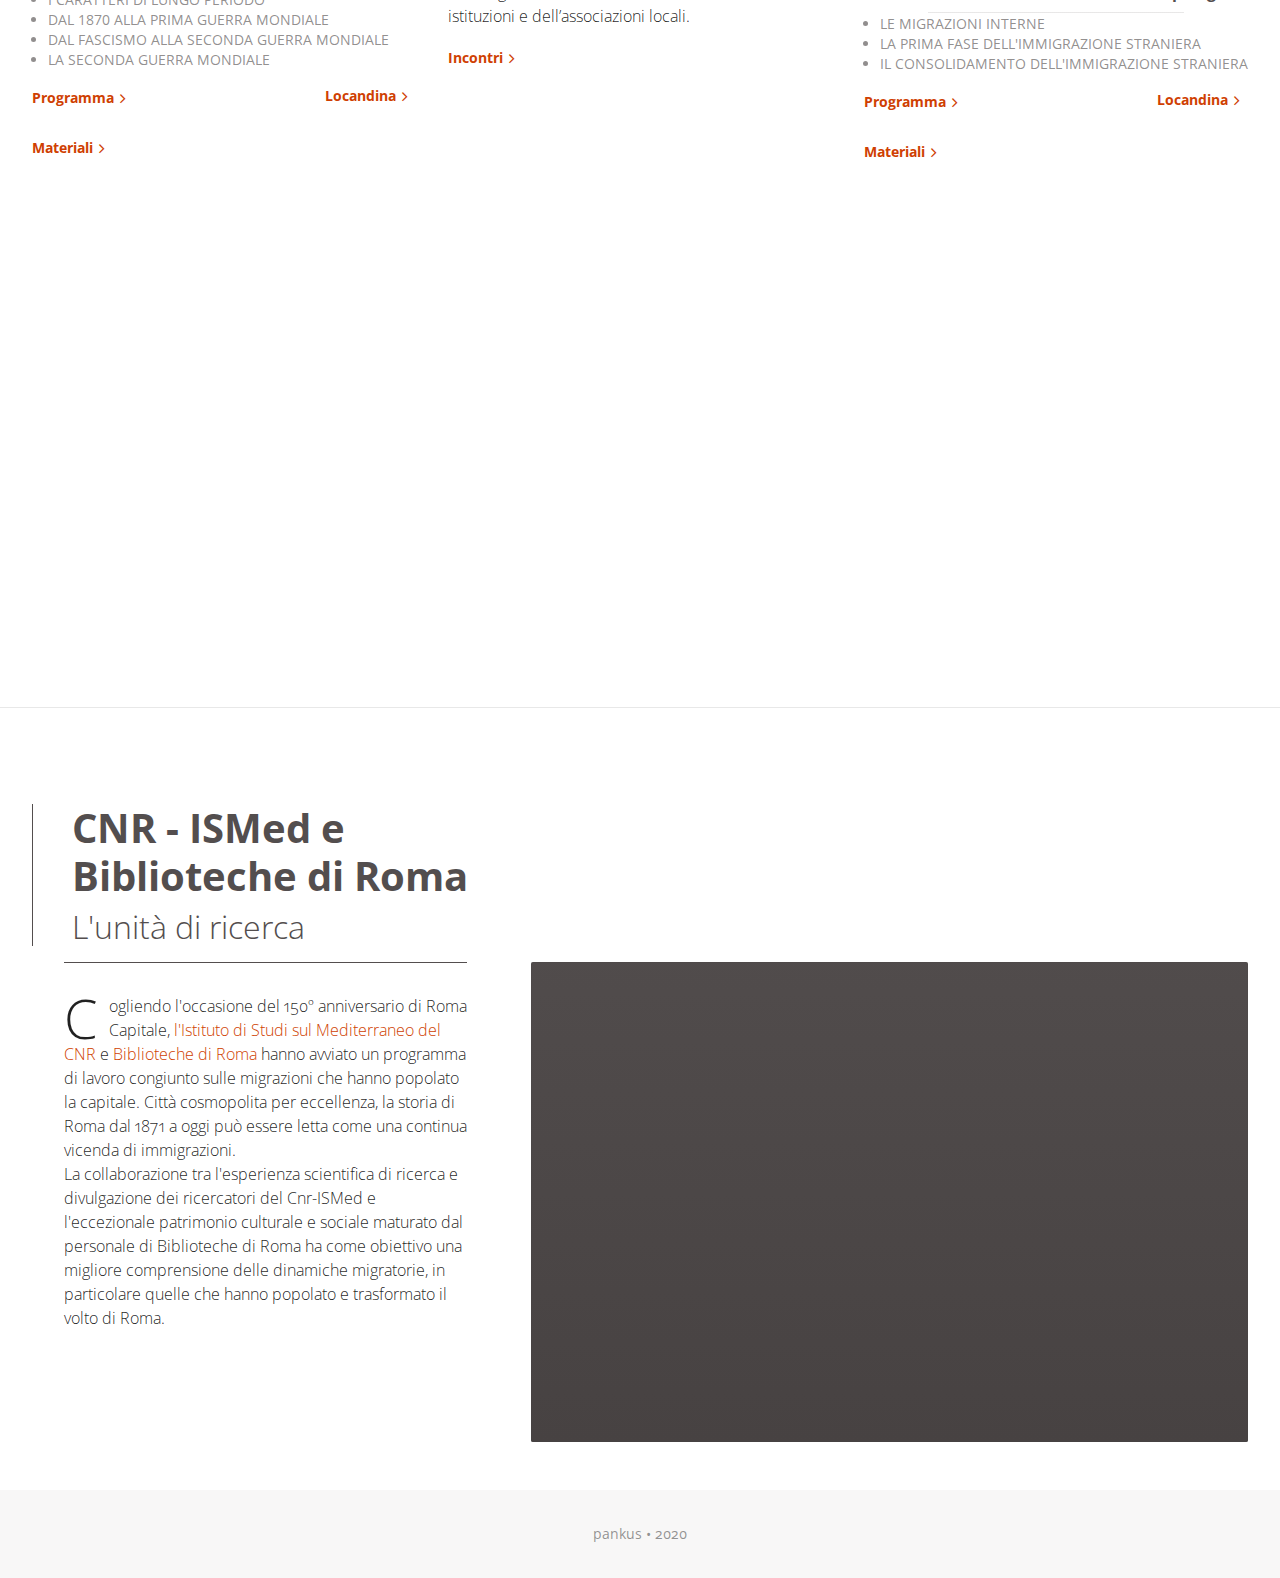
==== commit cb11338d: "tiburtino" ====
--- a/index.html
+++ b/index.html
@@ -99,34 +99,35 @@
 
                   <div class="n-cell">
                     <div class="n-headline">
-                      <h1>22 Marzo 2022 <br>/ 17:00 – 18:30 /</h1>
-                      <h3><a class="popover__subtitle">150 anni di immigrazioni a Roma:<br> Testaccio e dintorni</a></h3>
+                      <h1>5 Maggio 2022 <br>/ 16:30 – 18:30 /</h1>
+                      <h3><a class="popover__subtitle">150 anni di immigrazioni a Roma:<br> Tiburtino e dintorni</a></h3>
                       <h5>evento in presenza e in streaming</h5>
                       <p>
                         <a class="popover__subtitle">CNR-ISMed</a>, <a class="popover__subtitle">Servizio Intercultura di Biblioteche di Roma</a> e 
-                        <a class="popover__subtitle">Biblioteca Enzo Tortora</a> 
-                        nell'ambito del progetto “1871-2021: 150 anni di
-                        immigrazioni a Roma Capitale. Storia, memoria, territori” organizzano il settimo appuntamento territoriale della rassegna per conoscere più da vicino Testaccio e i suoi dintorni attraverso le immigrazioni che la hanno caratterizzata.
+                        <a class="popover__subtitle">Biblioteca Vaccheria Nardi</a> 
+                        nell'ambito del progetto “1871-2021: 150 anni di immigrazioni a Roma Capitale. Storia, memoria, territori” organizzano 
+                        l'ottavo appuntamento territoriale della rassegna per conoscere più da vicino il quartiere Tiburtino e i suoi dintorni 
+                        attraverso le immigrazioni che la hanno caratterizzata.
                       </p>
                       <footer class="snippet__footer">
-                        <a href="documenti/locandina_150_anni_testaccio.pdf" title="locandina" class="snippet__button-go"><span>Locandina</span></a>
-                        <!-- <a target="blank" href="https://www.facebook.com/events/2923874454598171/" title="Link diretta" class="snippet__button-go" style="float: right;"><span>Link diretta</span></a> -->
+                        <a href="documenti/locandina_150_anni_tiburtino.pdf" title="locandina" class="snippet__button-go"><span>Locandina</span></a>
+                        <a target="blank" href="https://it-it.facebook.com/romamultietnica.it/" title="Link diretta" class="snippet__button-go" style="float: right;"><span>Link diretta</span></a>
                       </footer>
                     </div>
                   </div>
 
                   <div class="n-cell">
                     <article class="snippet snippet--postcard">
-                      <a href="https://it-it.facebook.com/romamultietnica.it/" title="Visit page" class="snippet__contents" style="background-image: url('img/incontri20/testaccio.jpg')">
+                      <a href="https://it-it.facebook.com/romamultietnica.it/" title="Visit page" class="snippet__contents" style="background-image: url('img/incontri20/tiburtino.jpg')">
                         <figure class="snippet__media">
                           <div class="snippet__cover">
-                            <img alt="Snippet thumb" width="768" height="384" src="img/incontri20/testaccio.jpg">
+                            <img alt="Snippet thumb" width="768" height="384" src="img/incontri20/tiburtino.jpg">
                           </div>
                         </figure>
                         <header class="snippet__header">
                           <div class="snippet_headline">
                             <h1 class="snippet__title">150 anni di immigrazioni a Roma:</h1>
-                            <h1 class="snippet__title">Testaccio e dintorni</h1>
+                            <h1 class="snippet__title">Tiburtino e dintorni</h1>
                           </div>
                         </header>
                         <div class="snippet__body">
@@ -152,19 +153,18 @@
                         <div class="snippet__body">
                           <div class="snippet__prose">
                             <p>
-                              - <b>Simona Lunadei</b>, Irsifar<br>
-                              - <b>Gianni Rivolta</b>, storico della Garbatella<br>
-                              - <b>Morteza Khaleghi</b>, fotografo e videomaker<br>
-                              - <b>Alessia Montuori</b>, sociologa (via Skype)<br>         
-                              - <b>Yilmaz Orkan</b>, Centro socio-culturale Ararat<br>             
-                              - <b>Alberto Sabatini</b>, testimone delle migrazioni interne<br>                              
-                              - una testimonianza del <b>Porto Fluviale Occupato</b><br>
+                              - <b>Bruno Bonomo</b>, Sapienza Università di Roma<br>
+                              - <b>Elio Romano</b>, medico, testimone dell'immigrazione interna<br>
+                              - <b>Fabrizio Ciocca</b>, Sapienza Università di Roma<br>
+                              - <b>Alberto Urbinati</b>, Associazione Liberi Nantes e testimonianze dell'immigrazione internazionale<br>         
+                              - <b>Rodica Cir</b>, testimone dell'immigrazione internazionale<br>             
+                              - Proiezione del cortometraggio "Albino e Mirko" di <b>Giovanni Lupi</b><br>                              
                               <br><em>Modera <b>Michele Colucci</b>, CNR-ISMed</em>
                             </p>
                           </div>
                         </div>
                         <footer class="snippet__footer">
-                          <a href="https://goo.gl/maps/Wyu5fThsMZ6nQwVz6" title="indirizzo" class="snippet__button-go"><span>Martedì 22 Marzo 2022, via Nicola Zabaglia 27/b </span></a>
+                          <a href="https://goo.gl/maps/WWX8XSDKzjfceUhU9" title="indirizzo" class="snippet__button-go"><span>Martedì 5 Maggio 2022, via Grotta di Gregna, 37 </span></a>
                         </footer>
                       </div>
                     </article>
@@ -180,7 +180,9 @@
                         <div class="snippet__body">
                           <div class="snippet__prose">
                             <p>
-                              L'incontro affronta in chiave storica il tema delle immigrazioni nel quartiere Testaccio di Roma, attraverso il contributo di storici, sociologi, associazioni e testimoni diretti, sia delle migrazioni interne all'Italia che delle immigrazioni dall'estero.
+                              L'incontro affronta in chiave storica il tema delle immigrazioni nel quartiere Tiburtino di Roma, attraverso 
+                              il contributo di storici, sociologi, associazioni e testimoni diretti, sia delle migrazioni interne all'Italia 
+                              che delle immigrazioni dall'estero.
                             </p>
                           </div>
                         </div>
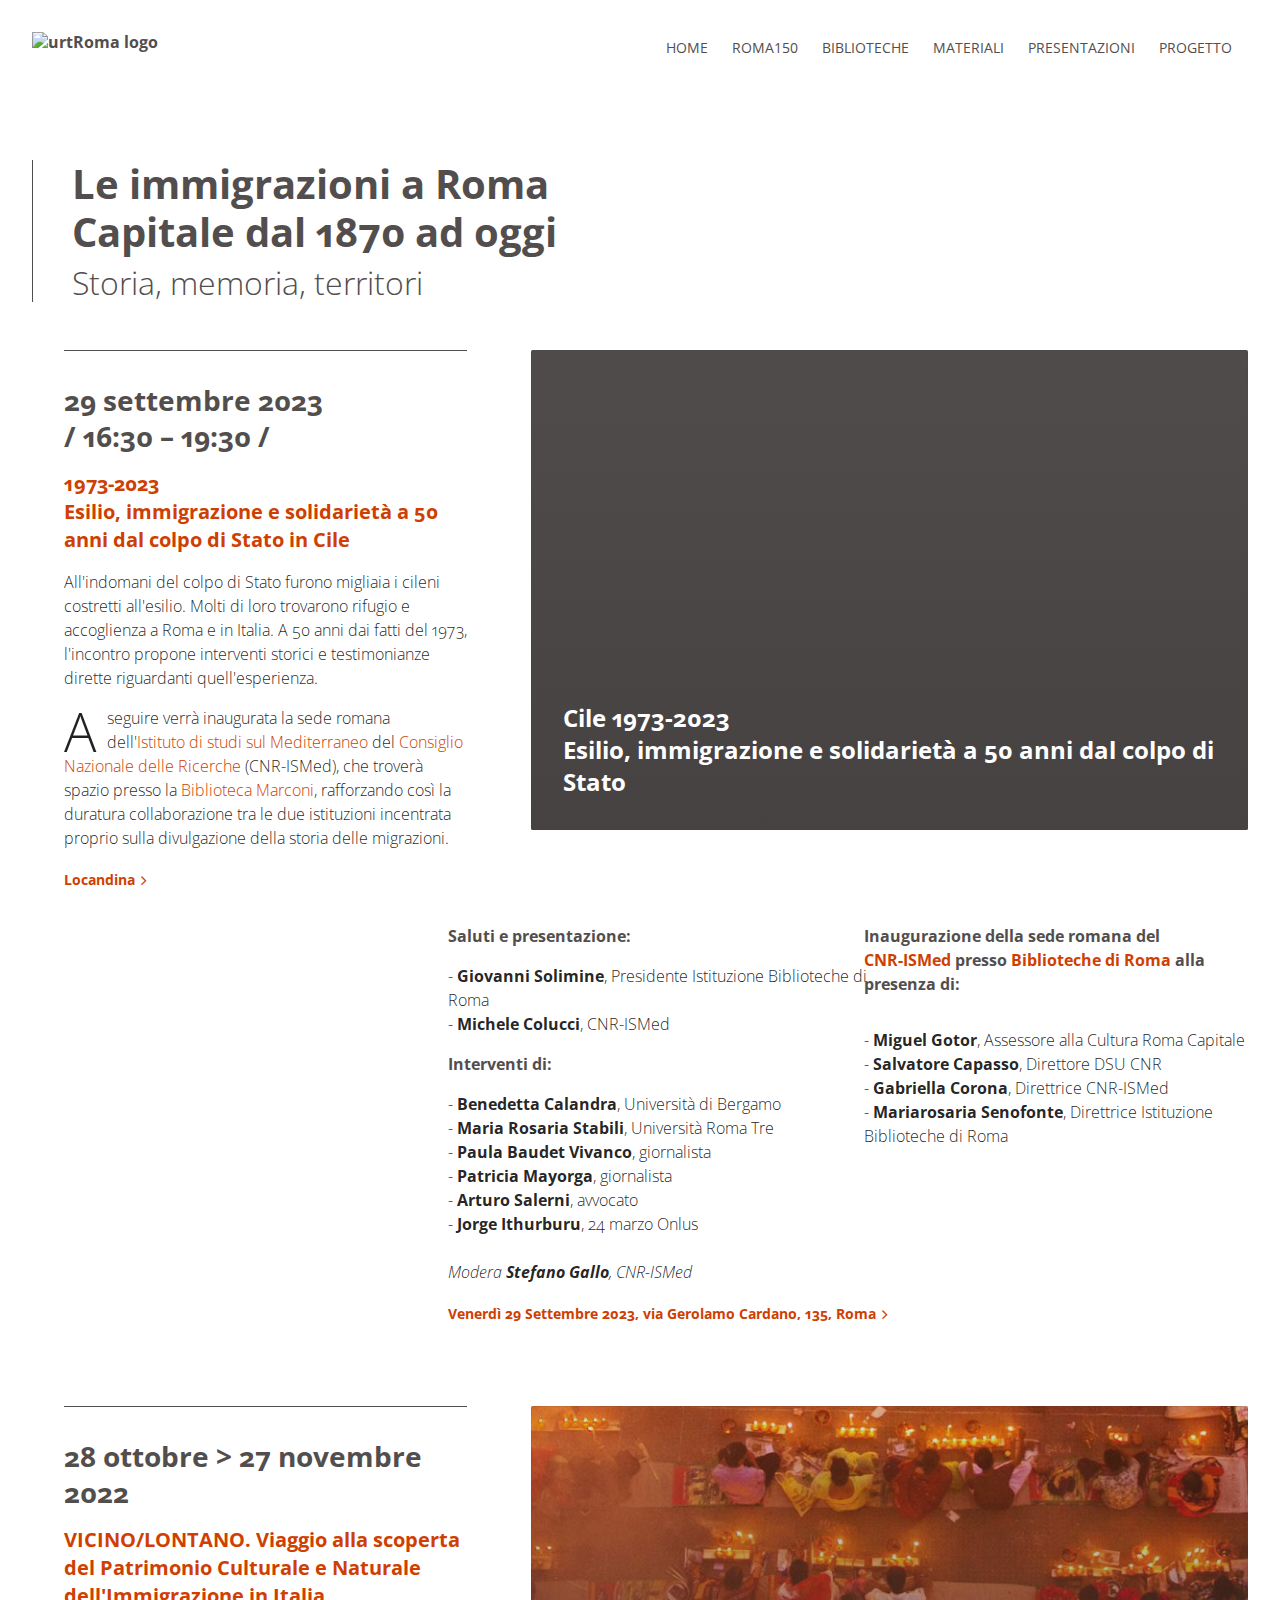
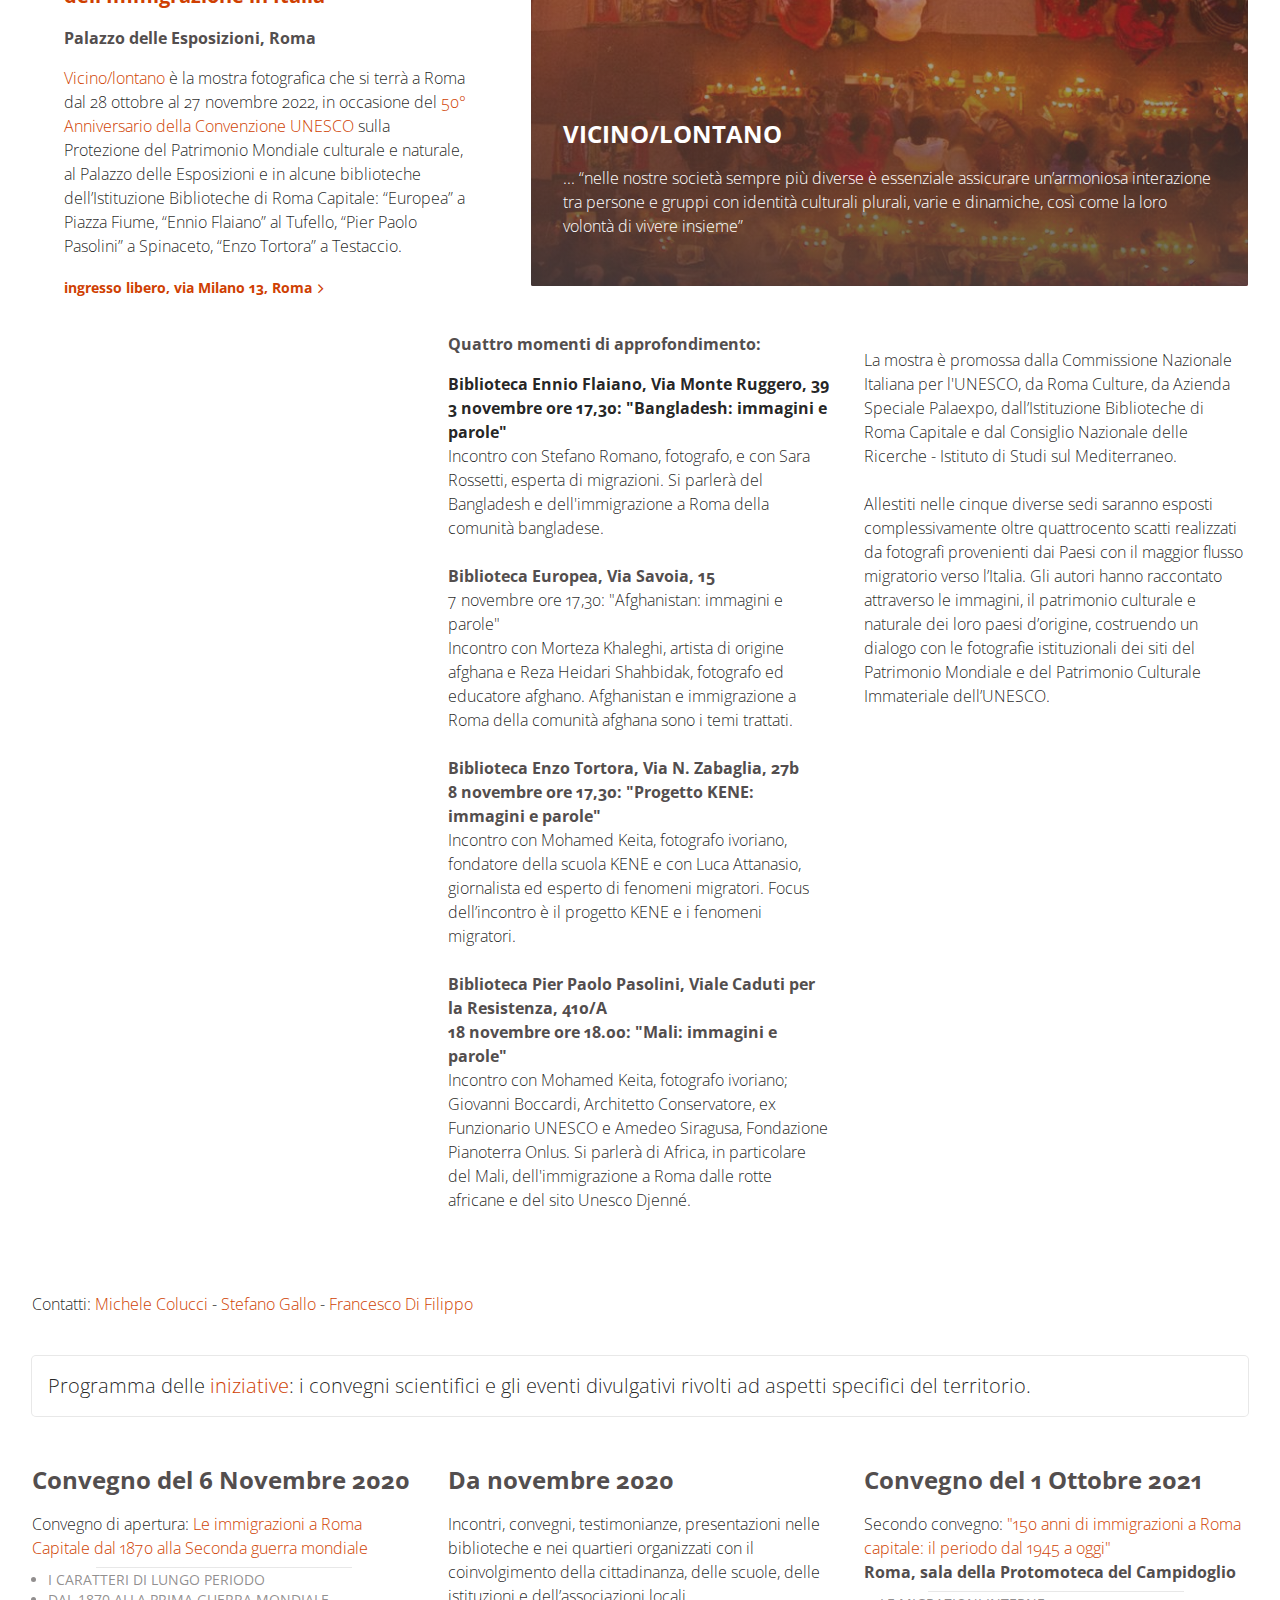
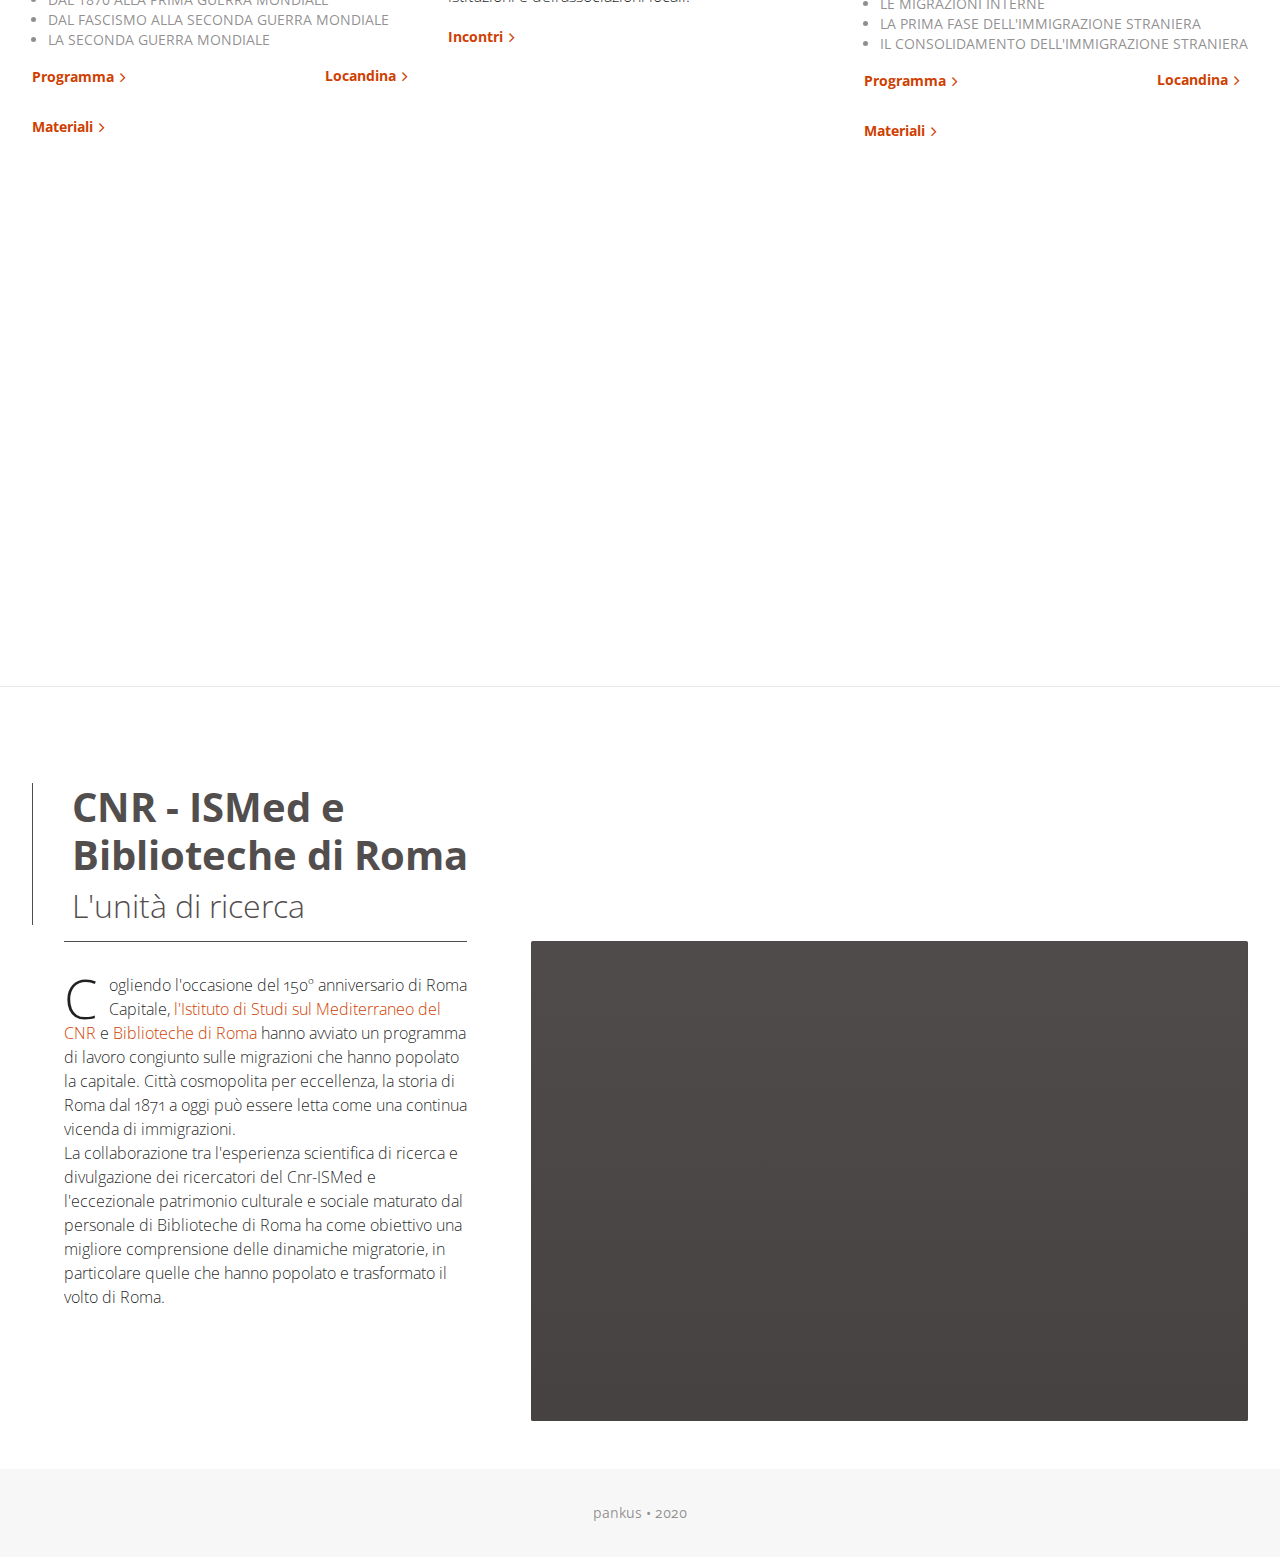
==== commit 3c0d5bb0: "minor" ====
--- a/index.html
+++ b/index.html
@@ -97,43 +97,176 @@
                 <!-- FRONT -->
                 <div class="n-grid n-grid-2">
 
-                  <div class="n-cell">
-                    <div class="n-headline">
-                      <h1>5 Maggio 2022 <br>/ 16:30 – 18:30 /</h1>
-                      <h3><a class="popover__subtitle">150 anni di immigrazioni a Roma:<br> Tiburtino e dintorni</a></h3>
-                      <h5>evento in presenza e in streaming</h5>
-                      <p>
-                        <a class="popover__subtitle">CNR-ISMed</a>, <a class="popover__subtitle">Servizio Intercultura di Biblioteche di Roma</a> e 
-                        <a class="popover__subtitle">Biblioteca Vaccheria Nardi</a> 
-                        nell'ambito del progetto “1871-2021: 150 anni di immigrazioni a Roma Capitale. Storia, memoria, territori” organizzano 
-                        l'ottavo appuntamento territoriale della rassegna per conoscere più da vicino il quartiere Tiburtino e i suoi dintorni 
-                        attraverso le immigrazioni che la hanno caratterizzata.
-                      </p>
+                <div class="n-cell">
+                  <div class="n-headline">
+                    <h1>29 settembre 2023 <br>/ 16:30 – 19:30 /</h1>
+                    <h3><a class="popover__subtitle">1973-2023<br>Esilio, immigrazione e solidarietà a 50 anni dal colpo di Stato in Cile</a></h3>
+                    <!-- <h5>evento in presenza e in streaming</h5> -->
+                    <!-- <h5>evento in presenza</h5> -->
+                    <p>
+                      <!-- <a class="popover__subtitle">CNR-ISMed</a>,
+                      <a class="popover__subtitle">Servizio Intercultura di Biblioteche di Roma</a> e 
+                      <a class="popover__subtitle">Biblioteca Raffaello</a> 
+                      nell'ambito del progetto “1871-2021: 150 anni di immigrazioni a Roma Capitale. Storia, memoria, territori” organizzano 
+                      il dodicesimo appuntamento territoriale della rassegna per conoscere più da vicino il quartiere Tuscolano e i suoi dintorni attraverso le immigrazioni che lo hanno caratterizzato. -->
+                      All'indomani del colpo di Stato furono migliaia i cileni costretti all'esilio. Molti di loro trovarono rifugio e accoglienza a Roma e in Italia. A 50 anni dai fatti del 1973, l'incontro propone interventi storici e testimonianze dirette riguardanti quell'esperienza.
+                    </p>
+                    <p class="dropcap">
+                      A seguire verrà inaugurata la sede romana dell'<a class="popover__subtitle">Istituto di studi sul Mediterraneo</a> del <a class="popover__subtitle">Consiglio Nazionale delle Ricerche</a> (CNR-ISMed), che troverà spazio presso la <a class="popover__subtitle">Biblioteca Marconi</a>, rafforzando così la duratura collaborazione tra le due istituzioni incentrata proprio sulla divulgazione della storia delle migrazioni.
+                    <footer class="snippet__footer">
+                      <a href="documenti/locandina_50anni_cile.pdf" title="locandina" class="snippet__button-go"><span>Locandina</span></a>
+                      <!-- <a target="blank" href="https://it-it.facebook.com/romamultietnica.it/" title="Link diretta" class="snippet__button-go" style="float: right;"><span>Link diretta</span></a> -->
+                    </footer>
+                  </div>
+                </div>
+
+                <div class="n-cell">
+                  <article class="snippet snippet--postcard">
+                    <a href="documenti/locandina_50anni_cile.pdf" title="Visit page" class="snippet__contents" style="background-image: url('img/varia/cile.jpeg')">
+                      <figure class="snippet__media">
+                        <div class="snippet__cover">
+                          <img alt="Snippet thumb" width="768" height="384" src="img/varia/cile.jpeg">
+                        </div>
+                      </figure>
+                      <header class="snippet__header">
+                        <div class="snippet_headline">
+                          <h1 class="snippet__title">Cile 1973-2023</h1>
+                          <h1 class="snippet__title">Esilio, immigrazione e solidarietà a 50 anni dal colpo di Stato</h1>
+                        </div>
+                      </header>
+                      <!-- <div class="snippet__body">
+                        <div class="snippet__prose__blank">
+                          <p>Incontri, convegni, testimonianze, presentazioni nelle biblioteche e nei quartieri nell'ambito del progetto 
+                            <strong>150 anni di immigrazioni a Roma Capitale. Storia, memoria, territori</strong></p>
+                        </div>
+                      </div> -->
+                    </a>
+                  </article>
+                </div>
+
+                <div class="n-cell">
+                  <article class="snippet">
+                    <div class="snippet__contents">
+                      <header class="snippet__header">
+                        <div class="snippet_headline">
+                          <a target="blank" href="#" title="Video" class="snippet__contents">
+                            <h5>Saluti e presentazione:</h5>
+                          </a>
+                        </div>
+                      </header>
+                      <div class="snippet__body">
+                        <div class="snippet__prose">
+                          <p>
+                            - <b>Giovanni Solimine</b>, Presidente Istituzione Biblioteche di Roma<br>
+                            - <b>Michele Colucci</b>, CNR-ISMed<br>
+                          </p>
+                        </div>
+                      </div>
+                      <header class="snippet__header">
+                        <div class="snippet_headline">
+                          <a target="blank" href="#" title="Video" class="snippet__contents">
+                            <h5>Interventi di:</h5>
+                          </a>
+                        </div>
+                      </header>
+                      <div class="snippet__body">
+                        <div class="snippet__prose">
+                          <p>
+                            - <b>Benedetta Calandra</b>, Università di Bergamo<br>
+                            - <b>Maria Rosaria Stabili</b>, Università Roma Tre<br>
+                            - <b>Paula Baudet Vivanco</b>, giornalista<br>
+                            - <b>Patricia Mayorga</b>, giornalista<br> 
+                            - <b>Arturo Salerni</b>, avvocato<br>
+                            - <b>Jorge Ithurburu</b>, 24 marzo Onlus<br>
+                            <br><em>Modera <b>Stefano Gallo</b>, CNR-ISMed</em>
+                          </p>
+                        </div>
+                      </div>
                       <footer class="snippet__footer">
-                        <a href="documenti/locandina_150_anni_tiburtino.pdf" title="locandina" class="snippet__button-go"><span>Locandina</span></a>
-                        <a target="blank" href="https://it-it.facebook.com/romamultietnica.it/" title="Link diretta" class="snippet__button-go" style="float: right;"><span>Link diretta</span></a>
+                        <a href="https://goo.gl/maps/y97TyLmZWnshyMwM9" title="indirizzo" class="snippet__button-go"><span>Venerdì 29 Settembre 2023, via Gerolamo Cardano, 135, Roma</span></a>
                       </footer>
                     </div>
+                  </article>
+                </div>
+
+                <div class="n-cell">
+                  <article class="snippet">
+                    <div class="snippet__contents">
+                      <!-- <header class="snippet__header">
+                        <div class="snippet_headline">
+                        </div>
+                      </header>
+                      <div class="snippet__body">
+                        <div class="snippet__prose">
+                          <p>
+                            L'incontro affronta in chiave storica il tema delle immigrazioni nel quartiere Tuscolano, attraverso 
+                            il contributo di storici, sociologi, associazioni e testimoni diretti, sia delle migrazioni interne all'Italia 
+                            che delle immigrazioni dall'estero.
+                          </p>
+                        </div>
+                      </div> -->
+                      <header class="snippet__header">
+                        <div class="snippet_headline">
+                          <a target="blank" href="#" title="Video" class="snippet__contents">
+                            <h5>Inaugurazione della sede romana del <a class="popover__subtitle">CNR-ISMed</a> presso <a class="popover__subtitle">Biblioteche di Roma</a> alla presenza di:</h5>
+                          </a>
+                        </div>
+                      </header>
+                      <div class="snippet__body">
+                        <div class="snippet__prose">
+                          <p>
+                            - <b>Miguel Gotor</b>, Assessore alla Cultura Roma Capitale<br>
+                            - <b>Salvatore Capasso</b>, Direttore DSU CNR<br>
+                            - <b>Gabriella Corona</b>, Direttrice CNR-ISMed<br>
+                            - <b>Mariarosaria Senofonte</b>, Direttrice Istituzione Biblioteche di Roma<br>
+                          </p>
+                        </div>
+                      </div>
+                    </div>
+                  </article>
+                </div>
+
+              </div>
+
+
+                <!-- FRONT 2-->
+                <div class="n-grid n-grid-2">
+
+                  <div class="n-cell">
+                    <div class="n-headline">
+                      <h1>28 ottobre > 27 novembre 2022</h1>
+                      <h3><a class="popover__subtitle">VICINO/LONTANO. Viaggio alla scoperta del Patrimonio Culturale e Naturale dell'Immigrazione in Italia</a></h3>
+                      <h5>Palazzo delle Esposizioni, Roma</h5>
+                      <p>
+                        <a class="popover__subtitle">Vicino/lontano</a> è la mostra fotografica che si terrà a Roma dal 28 ottobre al 27 novembre 2022, in occasione del <a class="popover__subtitle">50° Anniversario della Convenzione UNESCO</a> sulla Protezione del Patrimonio Mondiale culturale e naturale, al Palazzo delle Esposizioni e in alcune biblioteche dell’Istituzione Biblioteche di Roma Capitale: “Europea” a Piazza Fiume, “Ennio Flaiano” al Tufello, “Pier Paolo Pasolini” a Spinaceto, “Enzo Tortora” a Testaccio.
+                      </p>
+                      <!-- <footer class="snippet__footer">
+                        <a href="documenti/presentazione_residenza_contesa.pdf" title="locandina" class="snippet__button-go"><span>Locandina</span></a>
+                        <a target="blank" href="https://it-it.facebook.com/romamultietnica.it/" title="Link diretta" class="snippet__button-go" style="float: right;"><span>Link diretta</span></a>
+                      </footer> -->
+                      <footer class="snippet__footer">
+                        <a href="https://goo.gl/maps/Ug72QDYKFjmkWt6q7" title="indirizzo" class="snippet__button-go"><span>ingresso libero, via Milano 13, Roma</span></a>
+                      </footer>
+                    </div>
                   </div>
 
                   <div class="n-cell">
                     <article class="snippet snippet--postcard">
-                      <a href="https://it-it.facebook.com/romamultietnica.it/" title="Visit page" class="snippet__contents" style="background-image: url('img/incontri20/tiburtino.jpg')">
+                      <a href="https://www.palazzoesposizioni.it/mostra/vicinolontano-viaggio-alla-scoperta-del-patrimonio-culturale-e-naturale-dell-immigrazione-in-italia" title="Visit page" class="snippet__contents" style="background-image: url('img/vicino-lontano.jpg')">
                         <figure class="snippet__media">
                           <div class="snippet__cover">
-                            <img alt="Snippet thumb" width="768" height="384" src="img/incontri20/tiburtino.jpg">
+                            <img alt="Snippet thumb" width="768" height="384" src="img/vicino-lontano.jpg">
                           </div>
                         </figure>
                         <header class="snippet__header">
                           <div class="snippet_headline">
-                            <h1 class="snippet__title">150 anni di immigrazioni a Roma:</h1>
-                            <h1 class="snippet__title">Tiburtino e dintorni</h1>
+                            <h1 class="snippet__title">VICINO/LONTANO</h1>
+                            <h1 class="snippet__title"></h1>
                           </div>
                         </header>
                         <div class="snippet__body">
                           <div class="snippet__prose__blank">
-                            <p>Incontri, convegni, testimonianze, presentazioni nelle biblioteche e nei quartieri nell'ambito del progetto 
-                              <strong>150 anni di immigrazioni a Roma Capitale. Storia, memoria, territori</strong></p>
+                            <p>... “nelle nostre società sempre più diverse è essenziale assicurare un’armoniosa interazione tra persone e gruppi con identità culturali plurali, varie e dinamiche, così come la loro volontà di vivere insieme”</p>
                           </div>
                         </div>
                       </a>
@@ -146,26 +279,33 @@
                         <header class="snippet__header">
                           <div class="snippet_headline">
                             <a target="blank" href="#" title="Video" class="snippet__contents">
-                              <h5>intervengono:</h5>
+                              <h5>Quattro momenti di approfondimento:</h5>
                             </a>
                           </div>
                         </header>
                         <div class="snippet__body">
                           <div class="snippet__prose">
                             <p>
-                              - <b>Bruno Bonomo</b>, Sapienza Università di Roma<br>
-                              - <b>Elio Romano</b>, medico, testimone dell'immigrazione interna<br>
-                              - <b>Fabrizio Ciocca</b>, Sapienza Università di Roma<br>
-                              - <b>Alberto Urbinati</b>, Associazione Liberi Nantes e testimonianze dell'immigrazione internazionale<br>         
-                              - <b>Rodica Cir</b>, testimone dell'immigrazione internazionale<br>             
-                              - Proiezione del cortometraggio "Albino e Mirko" di <b>Giovanni Lupi</b><br>                              
-                              <br><em>Modera <b>Michele Colucci</b>, CNR-ISMed</em>
+                              <b>Biblioteca Ennio Flaiano, Via Monte Ruggero, 39</b><br>
+                              <b>3 novembre ore 17,30: "Bangladesh: immagini e parole"</b>
+                              <p>Incontro con Stefano Romano, fotografo, e con Sara Rossetti, esperta di migrazioni. Si parlerà del Bangladesh e dell'immigrazione a Roma della comunità bangladese.</p><br>
+                              
+                              <b>Biblioteca Europea, Via Savoia, 15</b><br>
+                              <p>7 novembre ore 17,30: "Afghanistan: immagini e parole"</p>
+                              <p>Incontro con Morteza Khaleghi, artista di origine afghana e Reza Heidari Shahbidak, fotografo ed educatore afghano. Afghanistan e immigrazione a Roma della comunità afghana sono i temi trattati.</p><br>
+                              
+                              <b>Biblioteca Enzo Tortora, Via N. Zabaglia, 27b</b><br>
+                              <b>8 novembre ore 17,30: "Progetto KENE: immagini e parole"</b>
+                              <p>Incontro con Mohamed Keita, fotografo ivoriano, fondatore della scuola KENE e con Luca Attanasio, giornalista ed esperto di fenomeni migratori. Focus dell’incontro è il progetto KENE e i fenomeni migratori.</p><br>
+                              
+                              <b>Biblioteca Pier Paolo Pasolini, Viale Caduti per la Resistenza, 410/A</b><br>
+                              <b>18 novembre ore 18.00: "Mali: immagini e parole"</b>
+                              <p>Incontro con Mohamed Keita, fotografo ivoriano; Giovanni Boccardi, Architetto Conservatore, ex Funzionario UNESCO e Amedeo Siragusa, Fondazione Pianoterra Onlus. Si parlerà di Africa, in particolare del Mali, dell'immigrazione a Roma dalle rotte africane e del sito Unesco Djenné.</p>
+                              
+                              <!-- <br><em>Modera <b>Michele Colucci</b>, CNR-ISMed</em> -->
                             </p>
                           </div>
                         </div>
-                        <footer class="snippet__footer">
-                          <a href="https://goo.gl/maps/WWX8XSDKzjfceUhU9" title="indirizzo" class="snippet__button-go"><span>Martedì 5 Maggio 2022, via Grotta di Gregna, 37 </span></a>
-                        </footer>
                       </div>
                     </article>
                   </div>
@@ -180,9 +320,9 @@
                         <div class="snippet__body">
                           <div class="snippet__prose">
                             <p>
-                              L'incontro affronta in chiave storica il tema delle immigrazioni nel quartiere Tiburtino di Roma, attraverso 
-                              il contributo di storici, sociologi, associazioni e testimoni diretti, sia delle migrazioni interne all'Italia 
-                              che delle immigrazioni dall'estero.
+                              La mostra è promossa dalla Commissione Nazionale Italiana per l'UNESCO, da Roma Culture, da Azienda Speciale Palaexpo, dall’Istituzione Biblioteche di Roma Capitale e dal Consiglio Nazionale delle Ricerche - Istituto di Studi sul Mediterraneo.<br><br>
+                              Allestiti nelle cinque diverse sedi saranno esposti complessivamente oltre quattrocento scatti realizzati da fotografi provenienti dai Paesi con il maggior flusso migratorio verso l’Italia. Gli autori hanno raccontato attraverso le immagini, il patrimonio culturale e naturale dei loro paesi d’origine, costruendo un dialogo con le fotografie istituzionali dei siti del Patrimonio Mondiale e del Patrimonio Culturale Immateriale dell’UNESCO.<br><br>
+                              <!-- La mostra è promossa dalla Commissione Nazionale Italiana per l'UNESCO, da Roma Culture, da Azienda Speciale Palaexpo, dall’Istituzione Biblioteche di Roma Capitale e dal Consiglio Nazionale delle Ricerche - Istituto di Studi sul Mediterraneo. -->
                             </p>
                           </div>
                         </div>
